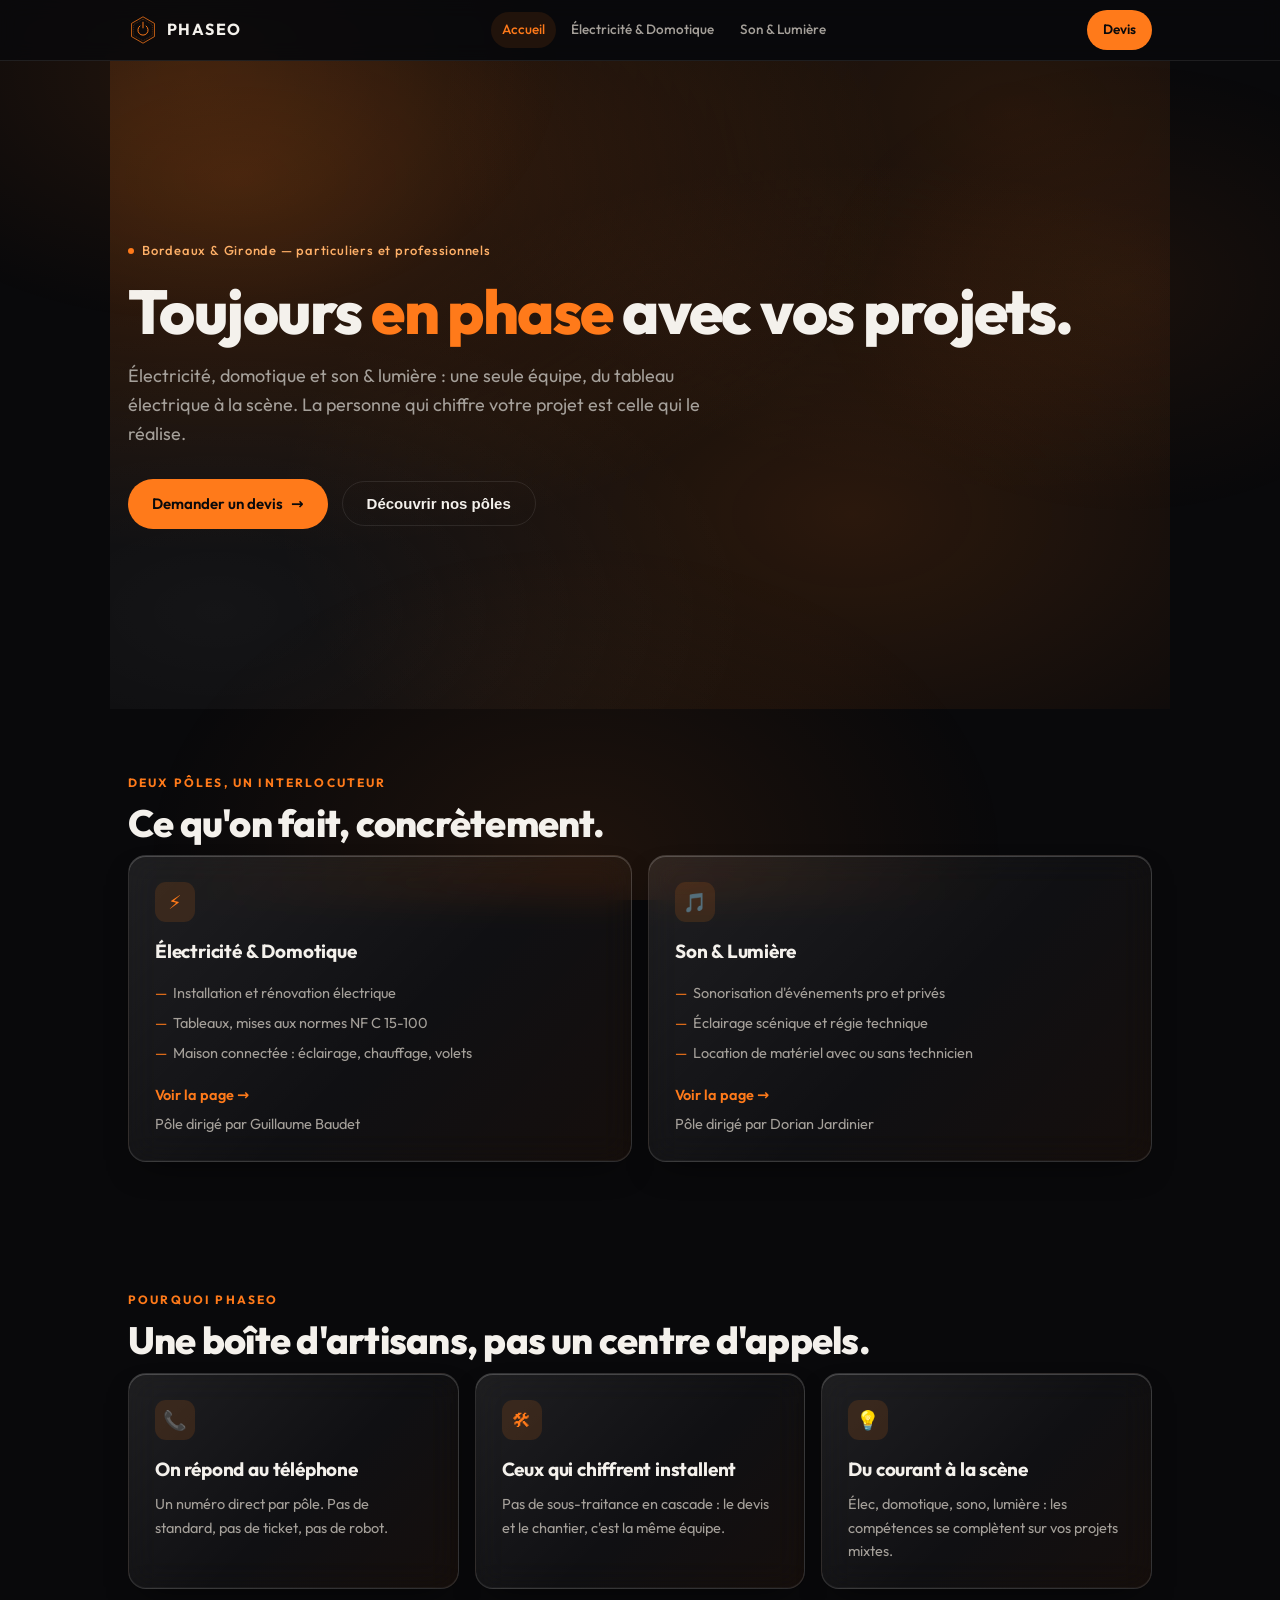
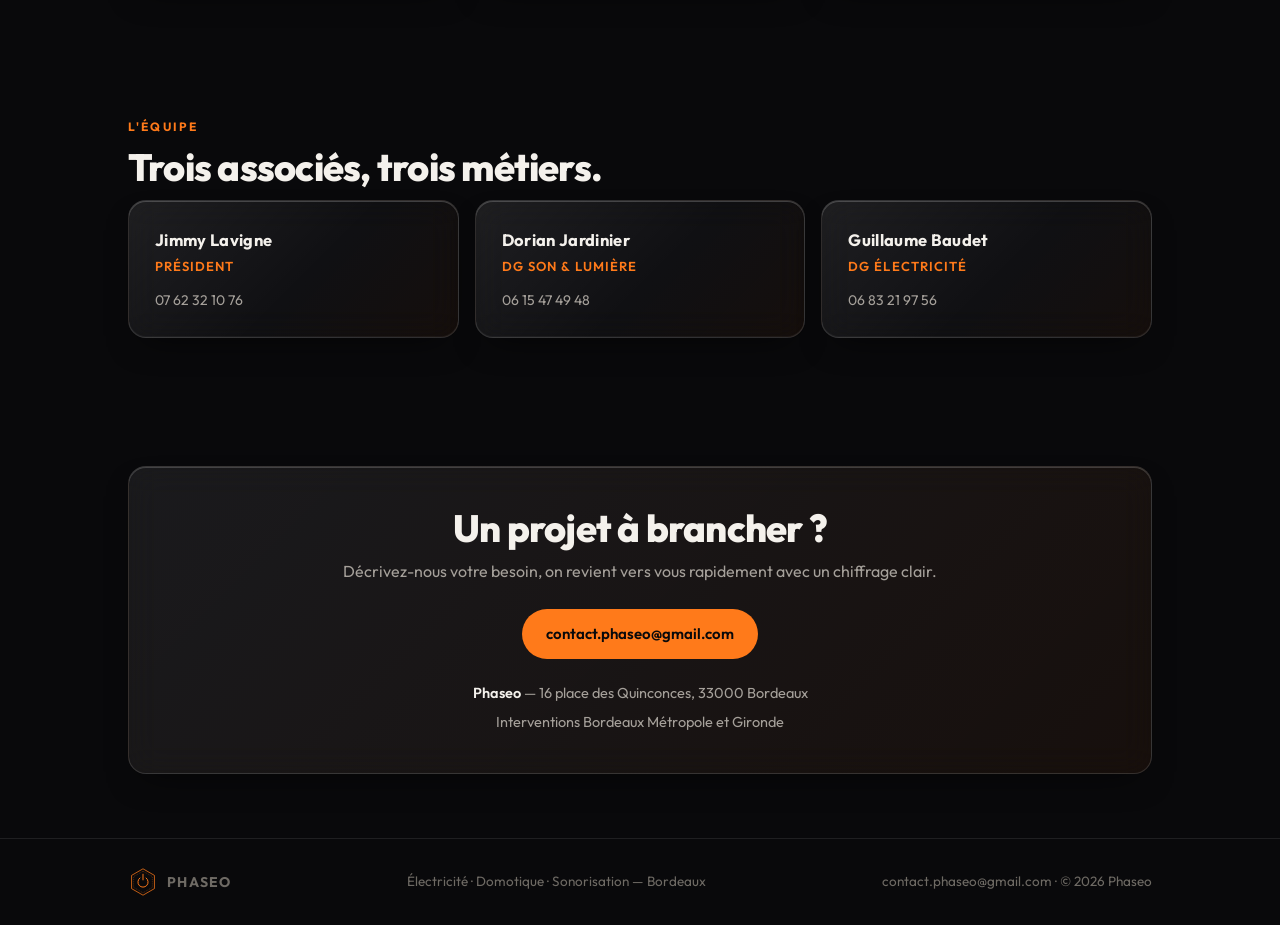
==== index.html @ f4899234 "Liquid glass sur tous les encadres + accroche arrondie Co-Authored-By: Claude Fable 5 <noreply@anthr" ====
<!DOCTYPE html>
<html lang="fr">
<head>
<meta charset="UTF-8">
<meta name="viewport" content="width=device-width, initial-scale=1.0">
<title>Phaseo — Électricité, Domotique, Son & Lumière à Bordeaux</title>
<style>
  @font-face { font-family:'Outfit'; font-style:normal; font-weight:400 900;
               src:url([data-uri]) format('woff2'); }
  :root {
    --bg:#09090B; --surface:rgba(255,255,255,0.03); --line:rgba(255,255,255,0.09);
    --orange:#FF7A1A; --orange-soft:#FFB068; --text:#F4F1EC; --muted:#A5A09A; --faint:#6E6A64;
  }
  :root[data-theme="light"], :root[data-theme="dark"] { color-scheme: dark; }
  * { margin:0; padding:0; box-sizing:border-box; }
  body { background:var(--bg); color:var(--text); font-family:'Outfit',system-ui,sans-serif; line-height:1.6; overflow-x:hidden; }
  body::before { content:""; position:fixed; inset:0; z-index:-1; pointer-events:none; background:
      radial-gradient(620px 420px at 15% 8%, rgba(255,122,26,0.10), transparent 60%),
      radial-gradient(520px 380px at 88% 32%, rgba(255,122,26,0.07), transparent 60%),
      radial-gradient(720px 520px at 45% 95%, rgba(255,122,26,0.09), transparent 60%); }
  a { color:inherit; text-decoration:none; }

  .mesh { background-image:
      radial-gradient(at 12% 18%, rgba(255,122,26,0.22) 0px, transparent 50%),
      radial-gradient(at 85% 8%, rgba(255,122,26,0.12) 0px, transparent 45%),
      radial-gradient(at 70% 70%, rgba(255,122,26,0.14) 0px, transparent 55%),
      radial-gradient(at 10% 85%, rgba(255,255,255,0.05) 0px, transparent 40%); }

  header { position:sticky; top:0; z-index:50; background:rgba(9,9,11,0.82);
           backdrop-filter:blur(10px); border-bottom:1px solid var(--line); }
  nav { max-width:1060px; margin:0 auto; padding:10px 18px;
        display:flex; align-items:center; justify-content:space-between; gap:10px; flex-wrap:wrap; }
  @media (max-width:680px) {
    nav { padding:10px 14px; row-gap:4px; }
    .navlinks { order:3; width:100%; justify-content:flex-start; margin-left:-11px; }
    .navlinks button { font-size:12.5px; padding:6px 10px; }
  }
  .brand { display:flex; align-items:center; gap:9px; font-weight:700; letter-spacing:0.09em; font-size:16px; cursor:pointer; }
  .logo-s { height:30px; }
  .navlinks { display:flex; gap:4px; flex-wrap:wrap; }
  .navlinks button { background:none; border:none; color:var(--muted); font:inherit; font-size:13.5px;
        font-weight:500; padding:7px 11px; border-radius:999px; cursor:pointer; transition:color .2s, background .2s; }
  .navlinks button:hover { color:var(--text); }
  .navlinks button.on { color:var(--orange); background:rgba(255,122,26,0.10); }
  .navlinks button:focus-visible { outline:2px solid var(--orange); outline-offset:2px; }

  .view { display:none; }
  .view.on { display:block; }
  main section { max-width:1060px; margin:0 auto; padding:64px 18px; }

  .hero { min-height:72vh; display:flex; flex-direction:column; justify-content:center; }
  .badge { display:inline-flex; align-items:center; gap:8px; color:var(--orange-soft);
           font-size:13px; font-weight:500; letter-spacing:0.06em; margin-bottom:18px; }
  .badge::before { content:""; width:6px; height:6px; border-radius:99px; background:var(--orange); }
  h1 { font-size:clamp(34px,7vw,62px); font-weight:800; letter-spacing:-0.025em;
       line-height:1.05; text-wrap:balance; margin-bottom:18px; }
  h1 em { font-style:normal; color:var(--orange); }
  .lede { color:var(--muted); font-size:clamp(15px,2.4vw,18px); max-width:52ch; margin-bottom:30px; }
  .cta-row { display:flex; gap:14px; flex-wrap:wrap; align-items:center; }
  .btn { display:inline-flex; align-items:center; gap:8px; background:var(--orange); color:#09090B;
         font-weight:600; font-size:15px; padding:13px 24px; border-radius:999px; transition:background .2s; }
  .btn:hover { background:var(--orange-soft); }
  .btn.ghost { background:transparent; color:var(--text); border:1px solid var(--line); }
  .btn.ghost:hover { border-color:var(--orange); color:var(--orange-soft); background:transparent; }

  h2 { font-size:clamp(24px,4.5vw,38px); font-weight:800; letter-spacing:-0.02em;
       line-height:1.15; margin-bottom:10px; text-wrap:balance; }
  .sub { color:var(--muted); max-width:60ch; margin-bottom:34px; }
  .kicker { color:var(--orange); font-size:12px; font-weight:700; letter-spacing:0.18em;
            text-transform:uppercase; margin-bottom:10px; }

  .grid2 { display:grid; grid-template-columns:repeat(auto-fit,minmax(270px,1fr)); gap:16px; }
  .grid3 { display:grid; grid-template-columns:repeat(auto-fit,minmax(230px,1fr)); gap:16px; }
  .card { border:1px solid rgba(255,255,255,0.13); border-radius:18px; padding:26px;
          background:linear-gradient(135deg, rgba(255,255,255,0.09), rgba(255,255,255,0.03) 55%, rgba(255,122,26,0.05));
          backdrop-filter:blur(16px) saturate(150%); -webkit-backdrop-filter:blur(16px) saturate(150%);
          box-shadow:inset 0 1px 0 rgba(255,255,255,0.20), inset 0 -1px 0 rgba(255,255,255,0.04),
                     0 14px 34px -16px rgba(0,0,0,0.7);
          transition:transform .3s, border-color .3s, box-shadow .3s; }
  .card:hover { transform:translateY(-3px); border-color:rgba(255,122,26,0.5);
          box-shadow:inset 0 1px 0 rgba(255,255,255,0.24), 0 18px 44px -16px rgba(255,122,26,0.28); }
  .card .ico { display:inline-flex; width:40px; height:40px; align-items:center; justify-content:center;
               border-radius:11px; background:rgba(255,122,26,0.13); color:var(--orange); font-size:19px; margin-bottom:14px; }
  .card h3 { font-size:19px; font-weight:700; letter-spacing:-0.01em; margin-bottom:8px; }
  .card p { color:var(--muted); font-size:14.5px; }
  .card.pole { cursor:pointer; }
  .card.pole ul { list-style:none; margin:14px 0 18px; display:flex; flex-direction:column; gap:7px; }
  .card.pole li { color:var(--muted); font-size:14.5px; padding-left:18px; position:relative; }
  .card.pole li::before { content:"—"; color:var(--orange); position:absolute; left:0; }
  .card.pole .go { color:var(--orange); font-weight:600; font-size:14.5px; }
  .who { color:var(--faint); font-size:13px; margin-top:4px; }

  .accroche { margin:44px 0 0; padding:22px 26px; text-align:center; border-radius:18px;
              border:1px solid rgba(255,122,26,0.35);
              background:linear-gradient(135deg, rgba(255,122,26,0.13), rgba(255,255,255,0.04));
              backdrop-filter:blur(14px) saturate(150%); -webkit-backdrop-filter:blur(14px) saturate(150%);
              box-shadow:inset 0 1px 0 rgba(255,255,255,0.18), 0 12px 32px -14px rgba(255,122,26,0.35);
              font-size:clamp(18px,3.2vw,24px); font-weight:600; color:var(--orange-soft); letter-spacing:-0.01em; }

  .team { display:grid; grid-template-columns:repeat(auto-fit,minmax(220px,1fr)); gap:16px; }
  .team .card b { display:block; font-size:16.5px; letter-spacing:0.02em; }
  .team .card span { color:var(--orange); font-size:13px; font-weight:600; letter-spacing:0.08em; text-transform:uppercase; }
  .team .card a { display:block; color:var(--muted); font-size:14px; margin-top:10px; }
  .team .card a:hover { color:var(--text); }

  .contact-band { border:1px solid rgba(255,255,255,0.13); border-radius:18px; padding:40px 28px; text-align:center; position:relative; overflow:hidden;
          background:linear-gradient(135deg, rgba(255,255,255,0.07), rgba(255,122,26,0.06));
          backdrop-filter:blur(16px) saturate(150%); -webkit-backdrop-filter:blur(16px) saturate(150%);
          box-shadow:inset 0 1px 0 rgba(255,255,255,0.18), 0 14px 34px -16px rgba(0,0,0,0.7); }
  .contact-band h2 { margin-bottom:8px; }
  .contact-band p { color:var(--muted); margin-bottom:24px; }
  .contact-lines { display:flex; flex-direction:column; gap:6px; margin-top:22px; color:var(--muted); font-size:14.5px; }
  .contact-lines b { color:var(--text); font-weight:600; }

  footer { border-top:1px solid var(--line); }
  .foot { max-width:1060px; margin:0 auto; padding:28px 18px; display:flex; flex-wrap:wrap;
          gap:14px; align-items:center; justify-content:space-between; color:var(--faint); font-size:13.5px; }
  .foot .brand { font-size:14px; }
  @media (prefers-reduced-motion: reduce) { * { transition:none !important; } }
</style>
</head>
<body>

<header>
  <nav>
    <a class="brand" onclick="go('home')"><svg viewBox="-100 -100 200 200" class="logo-s" xmlns="http://www.w3.org/2000/svg" fill="none" aria-hidden="true">
  <polygon points="0.00,-88.00 -76.21,-44.00 -76.21,44.00 -0.00,88.00 76.21,44.00 76.21,-44.00" stroke="#FF7A1A" stroke-width="5" stroke-linejoin="round"/>
  <polygon points="0.00,-72.00 -62.35,-36.00 -62.35,36.00 -0.00,72.00 62.35,36.00 62.35,-36.00" stroke="#FF7A1A" stroke-width="1.8" stroke-linejoin="round" stroke-dasharray="7 5.5"/>
  <path d="M -20.93 -26.79 A 34.00 34.00 0 1 0 20.93 -26.79" stroke="#FF7A1A" stroke-width="6.5" stroke-linecap="round"/>
  <line x1="0" y1="-52" x2="0" y2="-14" stroke="#FF7A1A" stroke-width="6.5" stroke-linecap="round"/>
</svg><span>PHASEO</span></a>
    <div class="navlinks">
      <button id="nav-home" onclick="go('home')">Accueil</button>
      <button id="nav-elec" onclick="go('elec')">&Eacute;lectricit&eacute; &amp; Domotique</button>
      <button id="nav-sono" onclick="go('sono')">Son &amp; Lumi&egrave;re</button>
    </div>
    <a class="btn" style="padding:9px 16px;font-size:13.5px" href="mailto:contact.phaseo@gmail.com">Devis</a>
  </nav>
</header>

<main>
<!-- ================= ACCUEIL ================= -->
<div class="view" id="view-home">
  <section class="hero mesh">
    <span class="badge">Bordeaux &amp; Gironde &mdash; particuliers et professionnels</span>
    <h1>Toujours <em>en phase</em> avec vos projets.</h1>
    <p class="lede">&Eacute;lectricit&eacute;, domotique et son &amp; lumi&egrave;re : une seule &eacute;quipe,
    du tableau &eacute;lectrique &agrave; la sc&egrave;ne. La personne qui chiffre votre projet est celle
    qui le r&eacute;alise.</p>
    <div class="cta-row">
      <a class="btn" href="mailto:contact.phaseo@gmail.com">Demander un devis <span aria-hidden="true">&rarr;</span></a>
      <button class="btn ghost" onclick="go('elec')">D&eacute;couvrir nos p&ocirc;les</button>
    </div>
  </section>

  <section>
    <p class="kicker">Deux p&ocirc;les, un interlocuteur</p>
    <h2>Ce qu'on fait, concr&egrave;tement.</h2>
    <div class="grid2">
      <div class="card pole" onclick="go('elec')">
        <span class="ico">&#9889;</span>
        <h3>&Eacute;lectricit&eacute; &amp; Domotique</h3>
        <ul>
          <li>Installation et r&eacute;novation &eacute;lectrique</li>
          <li>Tableaux, mises aux normes NF C 15-100</li>
          <li>Maison connect&eacute;e : &eacute;clairage, chauffage, volets</li>
        </ul>
        <span class="go">Voir la page &rarr;</span>
        <p class="who">P&ocirc;le dirig&eacute; par Guillaume Baudet</p>
      </div>
      <div class="card pole" onclick="go('sono')">
        <span class="ico">&#127925;</span>
        <h3>Son &amp; Lumi&egrave;re</h3>
        <ul>
          <li>Sonorisation d'&eacute;v&eacute;nements pro et priv&eacute;s</li>
          <li>&Eacute;clairage sc&eacute;nique et r&eacute;gie technique</li>
          <li>Location de mat&eacute;riel avec ou sans technicien</li>
        </ul>
        <span class="go">Voir la page &rarr;</span>
        <p class="who">P&ocirc;le dirig&eacute; par Dorian Jardinier</p>
      </div>
    </div>
  </section>

  <section>
    <p class="kicker">Pourquoi Phaseo</p>
    <h2>Une bo&icirc;te d'artisans, pas un centre d'appels.</h2>
    <div class="grid3">
      <div class="card"><span class="ico">&#128222;</span><h3>On r&eacute;pond au t&eacute;l&eacute;phone</h3>
        <p>Un num&eacute;ro direct par p&ocirc;le. Pas de standard, pas de ticket, pas de robot.</p></div>
      <div class="card"><span class="ico">&#128736;</span><h3>Ceux qui chiffrent installent</h3>
        <p>Pas de sous-traitance en cascade : le devis et le chantier, c'est la m&ecirc;me &eacute;quipe.</p></div>
      <div class="card"><span class="ico">&#128161;</span><h3>Du courant &agrave; la sc&egrave;ne</h3>
        <p>&Eacute;lec, domotique, sono, lumi&egrave;re : les comp&eacute;tences se compl&egrave;tent sur vos projets mixtes.</p></div>
    </div>
  </section>

  <section>
    <p class="kicker">L'&eacute;quipe</p>
    <h2>Trois associ&eacute;s, trois m&eacute;tiers.</h2>
    <div class="team">
      <div class="card"><b>Jimmy Lavigne</b><span>Pr&eacute;sident</span>
        <a href="tel:+33762321076">07 62 32 10 76</a></div>
      <div class="card"><b>Dorian Jardinier</b><span>DG Son &amp; Lumi&egrave;re</span>
        <a href="tel:+33615474948">06 15 47 49 48</a></div>
      <div class="card"><b>Guillaume Baudet</b><span>DG &Eacute;lectricit&eacute;</span>
        <a href="tel:+33683219756">06 83 21 97 56</a></div>
    </div>
  </section>

  <section>
    <div class="contact-band mesh">
      <h2>Un projet &agrave; brancher ?</h2>
      <p>D&eacute;crivez-nous votre besoin, on revient vers vous rapidement avec un chiffrage clair.</p>
      <a class="btn" href="mailto:contact.phaseo@gmail.com">contact.phaseo@gmail.com</a>
      <div class="contact-lines">
        <span><b>Phaseo</b> &mdash; 16 place des Quinconces, 33000 Bordeaux</span>
        <span>Interventions Bordeaux M&eacute;tropole et Gironde</span>
      </div>
    </div>
  </section>
</div>

<!-- ================= ELEC / DOMOTIQUE ================= -->
<div class="view" id="view-elec">
  <section class="hero mesh" style="min-height:52vh">
    <span class="badge">P&ocirc;le &eacute;lectricit&eacute; &mdash; Guillaume Baudet</span>
    <h1>&Eacute;lectricit&eacute; <em>&amp; domotique</em></h1>
    <p class="lede">Installation, r&eacute;novation et maison connect&eacute;e, dans les r&egrave;gles de l'art
    et de la NF C 15-100. Du diagnostic au tableau final.</p>
    <div class="cta-row">
      <a class="btn" href="tel:+33683219756">Appeler Guillaume &mdash; 06 83 21 97 56</a>
      <a class="btn ghost" href="mailto:contact.phaseo@gmail.com">&Eacute;crire un mail</a>
    </div>
  </section>

  <section>
    <p class="kicker">Prestations</p>
    <h2>Du disjoncteur &agrave; la maison connect&eacute;e.</h2>
    <div class="grid2">
      <div class="card"><span class="ico">&#9889;</span><h3>Installation &amp; r&eacute;novation</h3>
        <p>Cr&eacute;ation compl&egrave;te ou reprise d'installation : circuits, prises, &eacute;clairages,
        en neuf comme en r&eacute;novation.</p></div>
      <div class="card"><span class="ico">&#128268;</span><h3>Tableaux &amp; mises aux normes</h3>
        <p>Remplacement de tableau, mise en conformit&eacute; NF C 15-100, protection diff&eacute;rentielle,
        s&eacute;curit&eacute; des personnes d'abord.</p></div>
      <div class="card"><span class="ico">&#127968;</span><h3>Domotique</h3>
        <p>&Eacute;clairage pilot&eacute;, chauffage intelligent, volets et acc&egrave;s connect&eacute;s :
        une maison qui ob&eacute;it au doigt et &agrave; la voix, sans usine &agrave; gaz.</p></div>
      <div class="card"><span class="ico">&#128295;</span><h3>D&eacute;pannage</h3>
        <p>Panne, court-circuit, disjoncteur qui saute : diagnostic honn&ecirc;te et r&eacute;paration
        durable, pas de rustine.</p></div>
    </div>
    <p class="accroche">&laquo; Toujours en phase avec vos projets. &raquo;</p>
  </section>

  <section>
    <div class="contact-band mesh">
      <h2>Parlez-nous de votre chantier.</h2>
      <p>Guillaume Baudet &mdash; DG &Eacute;lectricit&eacute;</p>
      <a class="btn" href="tel:+33683219756">06 83 21 97 56</a>
      <div class="contact-lines"><span>ou par mail : <b>contact.phaseo@gmail.com</b></span></div>
    </div>
  </section>
</div>

<!-- ================= SON & LUMIERE ================= -->
<div class="view" id="view-sono">
  <section class="hero mesh" style="min-height:52vh">
    <span class="badge">P&ocirc;le &eacute;v&eacute;nementiel &mdash; Dorian Jardinier</span>
    <h1>Son <em>&amp; lumi&egrave;re</em></h1>
    <p class="lede">Sonorisation, &eacute;clairage sc&eacute;nique et r&eacute;gie technique pour vos
    &eacute;v&eacute;nements : s&eacute;minaires, concerts, soir&eacute;es priv&eacute;es et lancements.</p>
    <div class="cta-row">
      <a class="btn" href="tel:+33615474948">Appeler Dorian &mdash; 06 15 47 49 48</a>
      <a class="btn ghost" href="mailto:contact.phaseo@gmail.com">&Eacute;crire un mail</a>
    </div>
  </section>

  <section>
    <p class="kicker">Prestations</p>
    <h2>Quatre m&eacute;tiers, une seule &eacute;quipe sur le terrain.</h2>
    <div class="grid2">
      <div class="card"><span class="ico">&#127911;</span><h3>Sonorisation</h3>
        <p>Diffusion adapt&eacute;e &agrave; la jauge et &agrave; l'acoustique du lieu, micros HF,
        retours sc&egrave;ne, calage en amont.</p></div>
      <div class="card"><span class="ico">&#10024;</span><h3>&Eacute;clairage sc&eacute;nique</h3>
        <p>Lumi&egrave;re de conduite pour concerts, showcases et soir&eacute;es : programmation
        sur mesure, pas de pr&eacute;r&eacute;glage g&eacute;n&eacute;rique.</p></div>
      <div class="card"><span class="ico">&#127899;</span><h3>R&eacute;gie technique</h3>
        <p>Un r&eacute;gisseur d&eacute;di&eacute; du montage au d&eacute;montage, en lien direct avec
        votre &eacute;quipe et les autres prestataires.</p></div>
      <div class="card"><span class="ico">&#128230;</span><h3>Location de mat&eacute;riel</h3>
        <p>Enceintes, consoles, projecteurs et pieds, avec ou sans technicien, livraison en Gironde.</p></div>
    </div>
    <p class="accroche">&laquo; Le courant passe, le son suit, la lumi&egrave;re brille. &raquo;</p>
  </section>

  <section>
    <div class="contact-band mesh">
      <h2>Un &eacute;v&eacute;nement &agrave; sonoriser ?</h2>
      <p>Dorian Jardinier &mdash; DG Son &amp; Lumi&egrave;re</p>
      <a class="btn" href="tel:+33615474948">06 15 47 49 48</a>
      <div class="contact-lines"><span>ou par mail : <b>contact.phaseo@gmail.com</b></span></div>
    </div>
  </section>
</div>
</main>

<footer>
  <div class="foot">
    <span class="brand"><svg viewBox="-100 -100 200 200" class="logo-s" xmlns="http://www.w3.org/2000/svg" fill="none" aria-hidden="true">
  <polygon points="0.00,-88.00 -76.21,-44.00 -76.21,44.00 -0.00,88.00 76.21,44.00 76.21,-44.00" stroke="#FF7A1A" stroke-width="5" stroke-linejoin="round"/>
  <polygon points="0.00,-72.00 -62.35,-36.00 -62.35,36.00 -0.00,72.00 62.35,36.00 62.35,-36.00" stroke="#FF7A1A" stroke-width="1.8" stroke-linejoin="round" stroke-dasharray="7 5.5"/>
  <path d="M -20.93 -26.79 A 34.00 34.00 0 1 0 20.93 -26.79" stroke="#FF7A1A" stroke-width="6.5" stroke-linecap="round"/>
  <line x1="0" y1="-52" x2="0" y2="-14" stroke="#FF7A1A" stroke-width="6.5" stroke-linecap="round"/>
</svg><span>PHASEO</span></span>
    <span>&Eacute;lectricit&eacute; &middot; Domotique &middot; Sonorisation &mdash; Bordeaux</span>
    <span>contact.phaseo@gmail.com &middot; &copy; 2026 Phaseo</span>
  </div>
</footer>

<script>
function go(v) {
  document.querySelectorAll('.view').forEach(function(e){ e.classList.remove('on'); });
  document.querySelectorAll('.navlinks button').forEach(function(e){ e.classList.remove('on'); });
  document.getElementById('view-' + v).classList.add('on');
  document.getElementById('nav-' + v).classList.add('on');
  window.scrollTo({top:0, behavior:'instant'});
  try { history.replaceState(null, '', '#' + v); } catch(e) {}
}
var h = (location.hash || '#home').slice(1);
go(['home','elec','sono'].indexOf(h) >= 0 ? h : 'home');
</script>

</body>
</html>
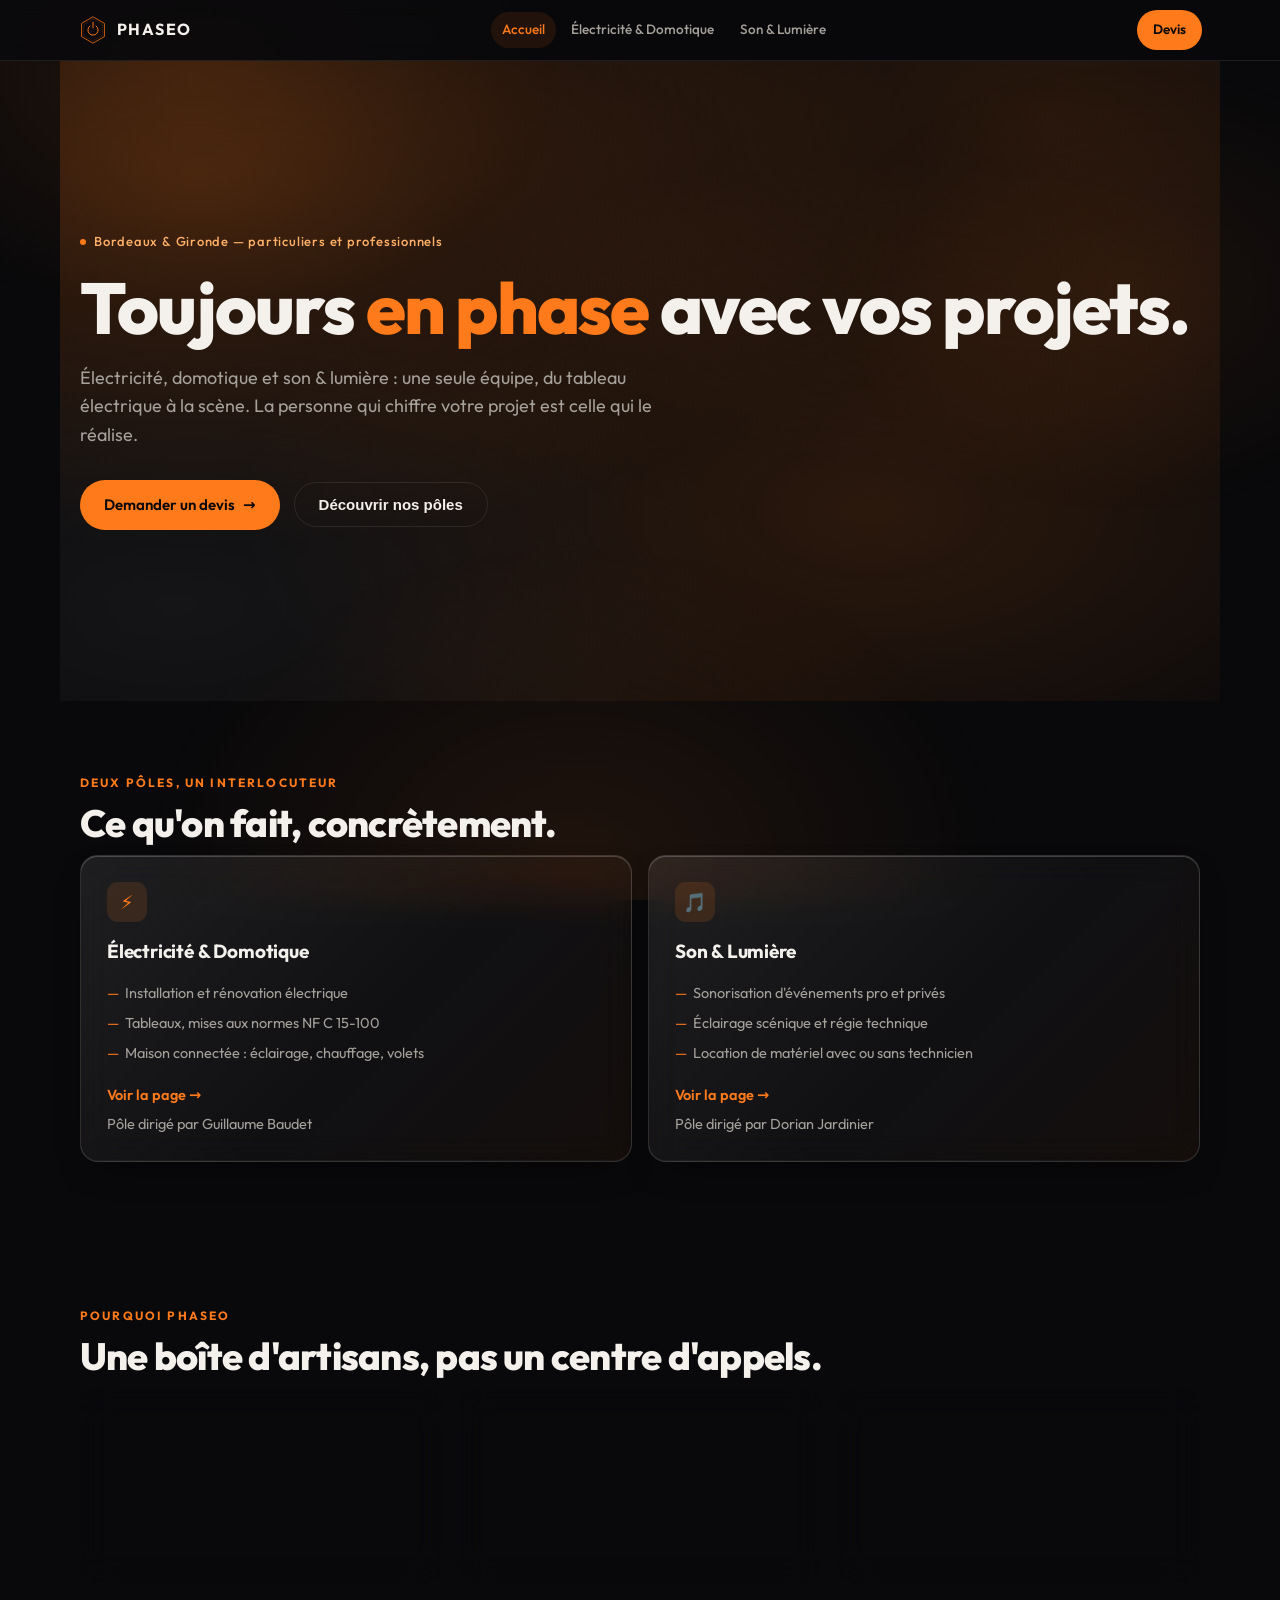
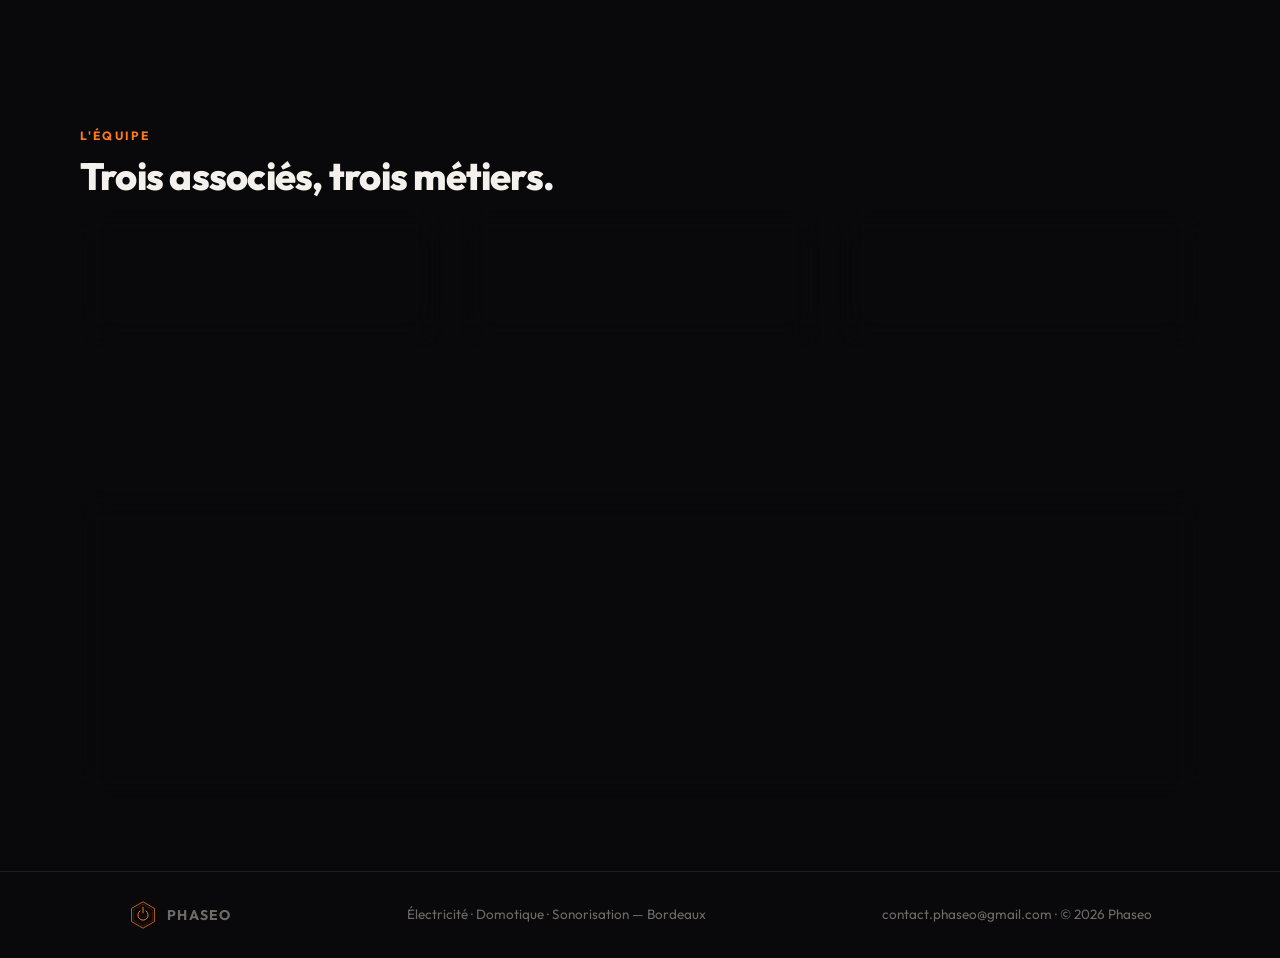
==== commit 4b1bc14d: "Responsive : hauteurs de hero plafonnees, tailles par appareil, paddings mobiles Co-Authored-By: Cla" ====
--- a/index.html
+++ b/index.html
@@ -28,7 +28,7 @@
 
   header { position:sticky; top:0; z-index:50; background:rgba(9,9,11,0.82);
            backdrop-filter:blur(10px); border-bottom:1px solid var(--line); }
-  nav { max-width:1060px; margin:0 auto; padding:10px 18px;
+  nav { max-width:1160px; margin:0 auto; padding:10px 18px;
         display:flex; align-items:center; justify-content:space-between; gap:10px; flex-wrap:wrap; }
   @media (max-width:680px) {
     nav { padding:10px 14px; row-gap:4px; }
@@ -46,13 +46,15 @@
 
   .view { display:none; }
   .view.on { display:block; }
-  main section { max-width:1060px; margin:0 auto; padding:64px 18px; }
-
-  .hero { min-height:72vh; display:flex; flex-direction:column; justify-content:center; }
+  main section { max-width:1160px; margin:0 auto; padding:72px 20px; }
+  @media (max-width:680px) { main section { padding:48px 16px; } }
+
+  .hero { min-height:min(72vh, 640px); display:flex; flex-direction:column; justify-content:center; }
+  @media (max-width:680px) { .hero { min-height:min(78vh, 560px); } }
   .badge { display:inline-flex; align-items:center; gap:8px; color:var(--orange-soft);
            font-size:13px; font-weight:500; letter-spacing:0.06em; margin-bottom:18px; }
   .badge::before { content:""; width:6px; height:6px; border-radius:99px; background:var(--orange); }
-  h1 { font-size:clamp(34px,7vw,62px); font-weight:800; letter-spacing:-0.025em;
+  h1 { font-size:clamp(34px,6vw,72px); font-weight:800; letter-spacing:-0.025em;
        line-height:1.05; text-wrap:balance; margin-bottom:18px; }
   h1 em { font-style:normal; color:var(--orange); }
   .lede { color:var(--muted); font-size:clamp(15px,2.4vw,18px); max-width:52ch; margin-bottom:30px; }
@@ -71,6 +73,7 @@
 
   .grid2 { display:grid; grid-template-columns:repeat(auto-fit,minmax(270px,1fr)); gap:16px; }
   .grid3 { display:grid; grid-template-columns:repeat(auto-fit,minmax(230px,1fr)); gap:16px; }
+  @media (max-width:680px) { .card { padding:20px; } .contact-band { padding:32px 20px; } }
   .card { border:1px solid rgba(255,255,255,0.13); border-radius:18px; padding:26px;
           background:linear-gradient(135deg, rgba(255,255,255,0.09), rgba(255,255,255,0.03) 55%, rgba(255,122,26,0.05));
           backdrop-filter:blur(16px) saturate(150%); -webkit-backdrop-filter:blur(16px) saturate(150%);
@@ -223,7 +226,7 @@
 
 <!-- ================= ELEC / DOMOTIQUE ================= -->
 <div class="view" id="view-elec">
-  <section class="hero mesh" style="min-height:52vh">
+  <section class="hero mesh" style="min-height:min(52vh, 460px)">
     <span class="badge">P&ocirc;le &eacute;lectricit&eacute; &mdash; Guillaume Baudet</span>
     <h1>&Eacute;lectricit&eacute; <em>&amp; domotique</em></h1>
     <p class="lede">Installation, r&eacute;novation et maison connect&eacute;e, dans les r&egrave;gles de l'art
@@ -266,7 +269,7 @@
 
 <!-- ================= SON & LUMIERE ================= -->
 <div class="view" id="view-sono">
-  <section class="hero mesh" style="min-height:52vh">
+  <section class="hero mesh" style="min-height:min(52vh, 460px)">
     <span class="badge">P&ocirc;le &eacute;v&eacute;nementiel &mdash; Dorian Jardinier</span>
     <h1>Son <em>&amp; lumi&egrave;re</em></h1>
     <p class="lede">Sonorisation, &eacute;clairage sc&eacute;nique et r&eacute;gie technique pour vos
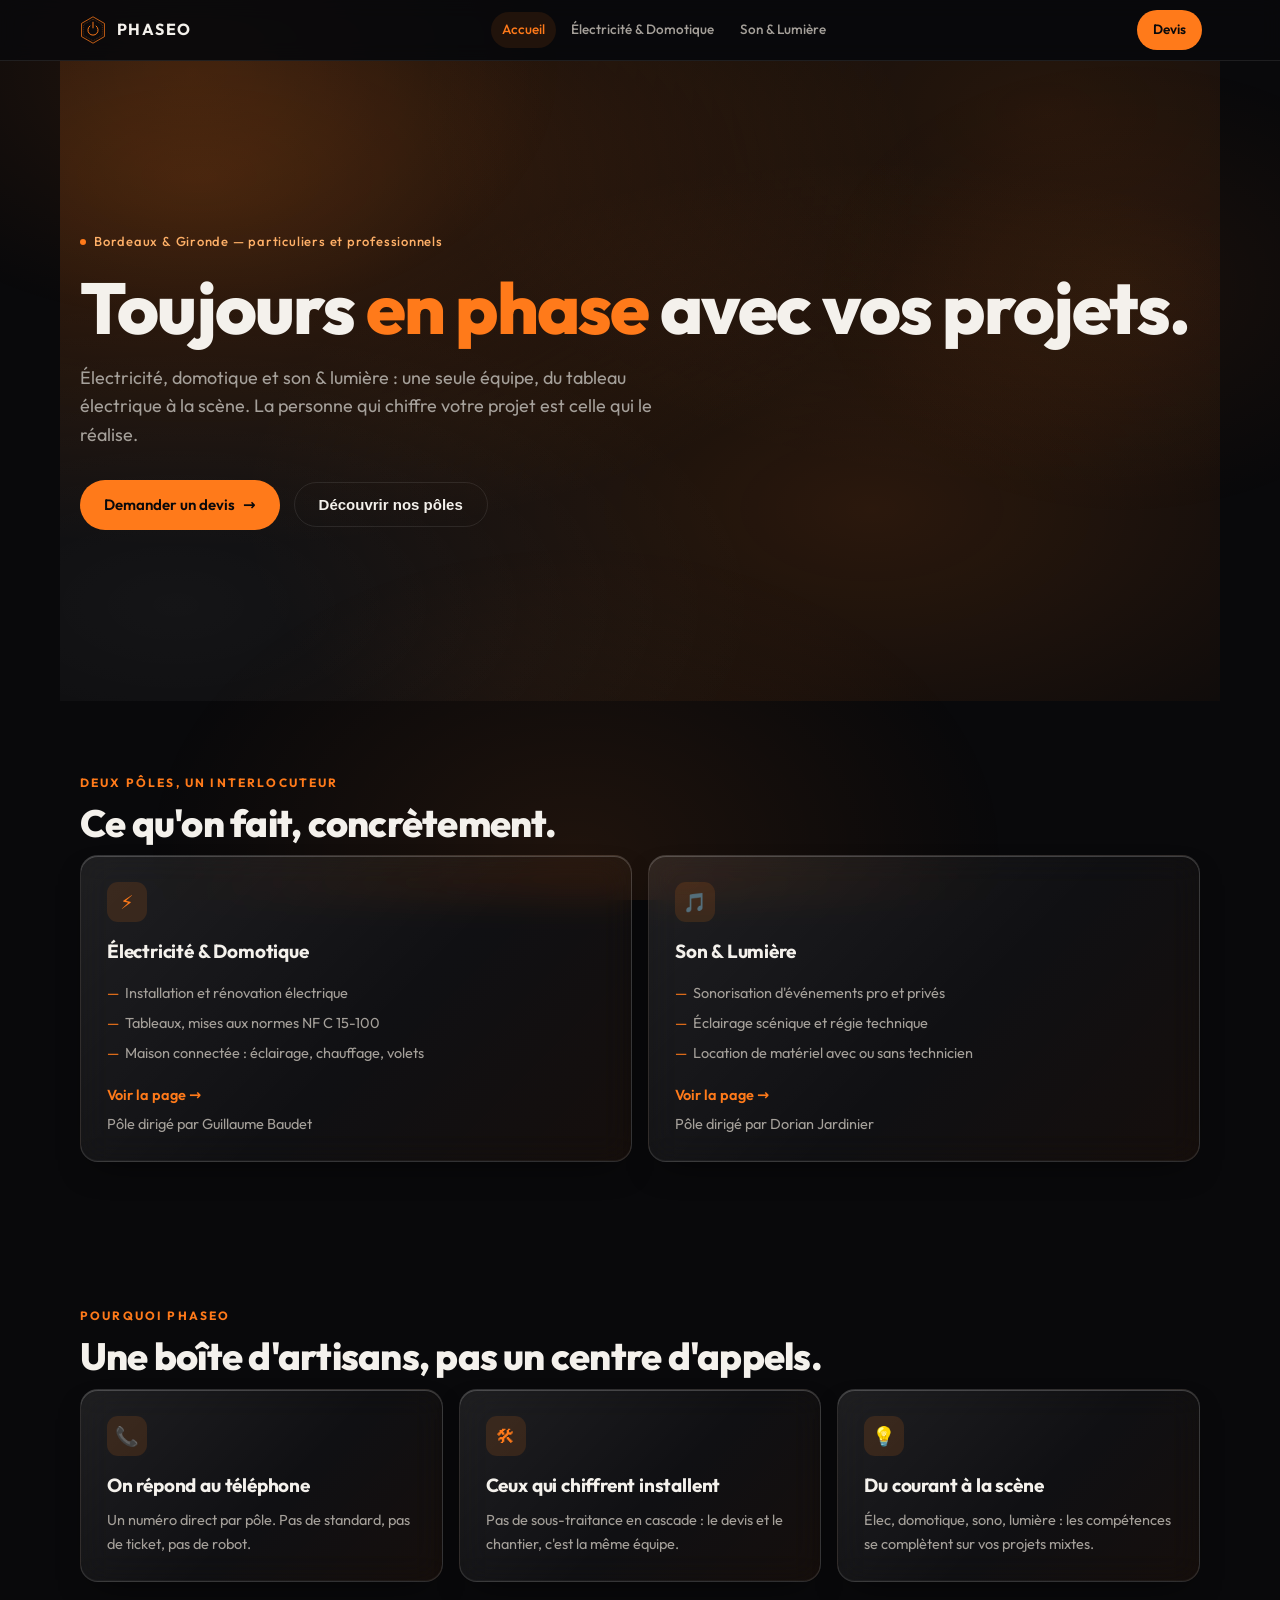
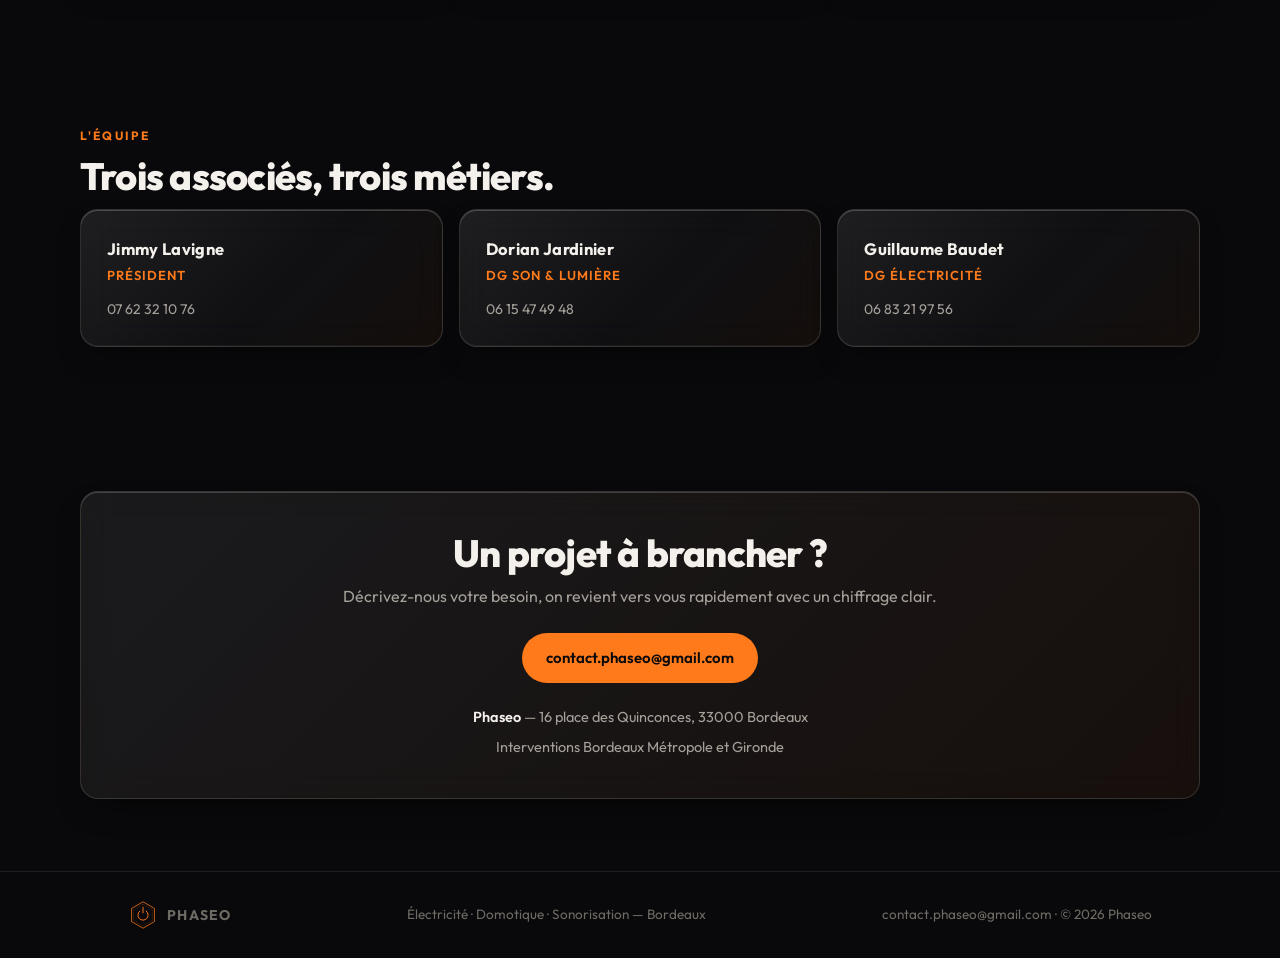
==== commit 1914f5cc: "4 paliers d ecran : telephone, tablette, ordinateur, TV (zoom global >=1920px) Co-Authored-By: Claud" ====
--- a/index.html
+++ b/index.html
@@ -48,6 +48,14 @@
   .view.on { display:block; }
   main section { max-width:1160px; margin:0 auto; padding:72px 20px; }
   @media (max-width:680px) { main section { padding:48px 16px; } }
+  @media (min-width:681px) and (max-width:1024px) { main section { padding:60px 24px; } }
+
+  /* Tres petits telephones */
+  @media (max-width:360px) { h1 { font-size:30px; } .btn { padding:12px 18px; font-size:14px; } }
+  /* TV / tres grands ecrans : mise a l'echelle globale */
+  @media (min-width:1920px) { body { zoom:1.25; } }
+  @media (min-width:2560px) { body { zoom:1.6; } }
+  @media (min-width:3400px) { body { zoom:2.1; } }
 
   .hero { min-height:min(72vh, 640px); display:flex; flex-direction:column; justify-content:center; }
   @media (max-width:680px) { .hero { min-height:min(78vh, 560px); } }
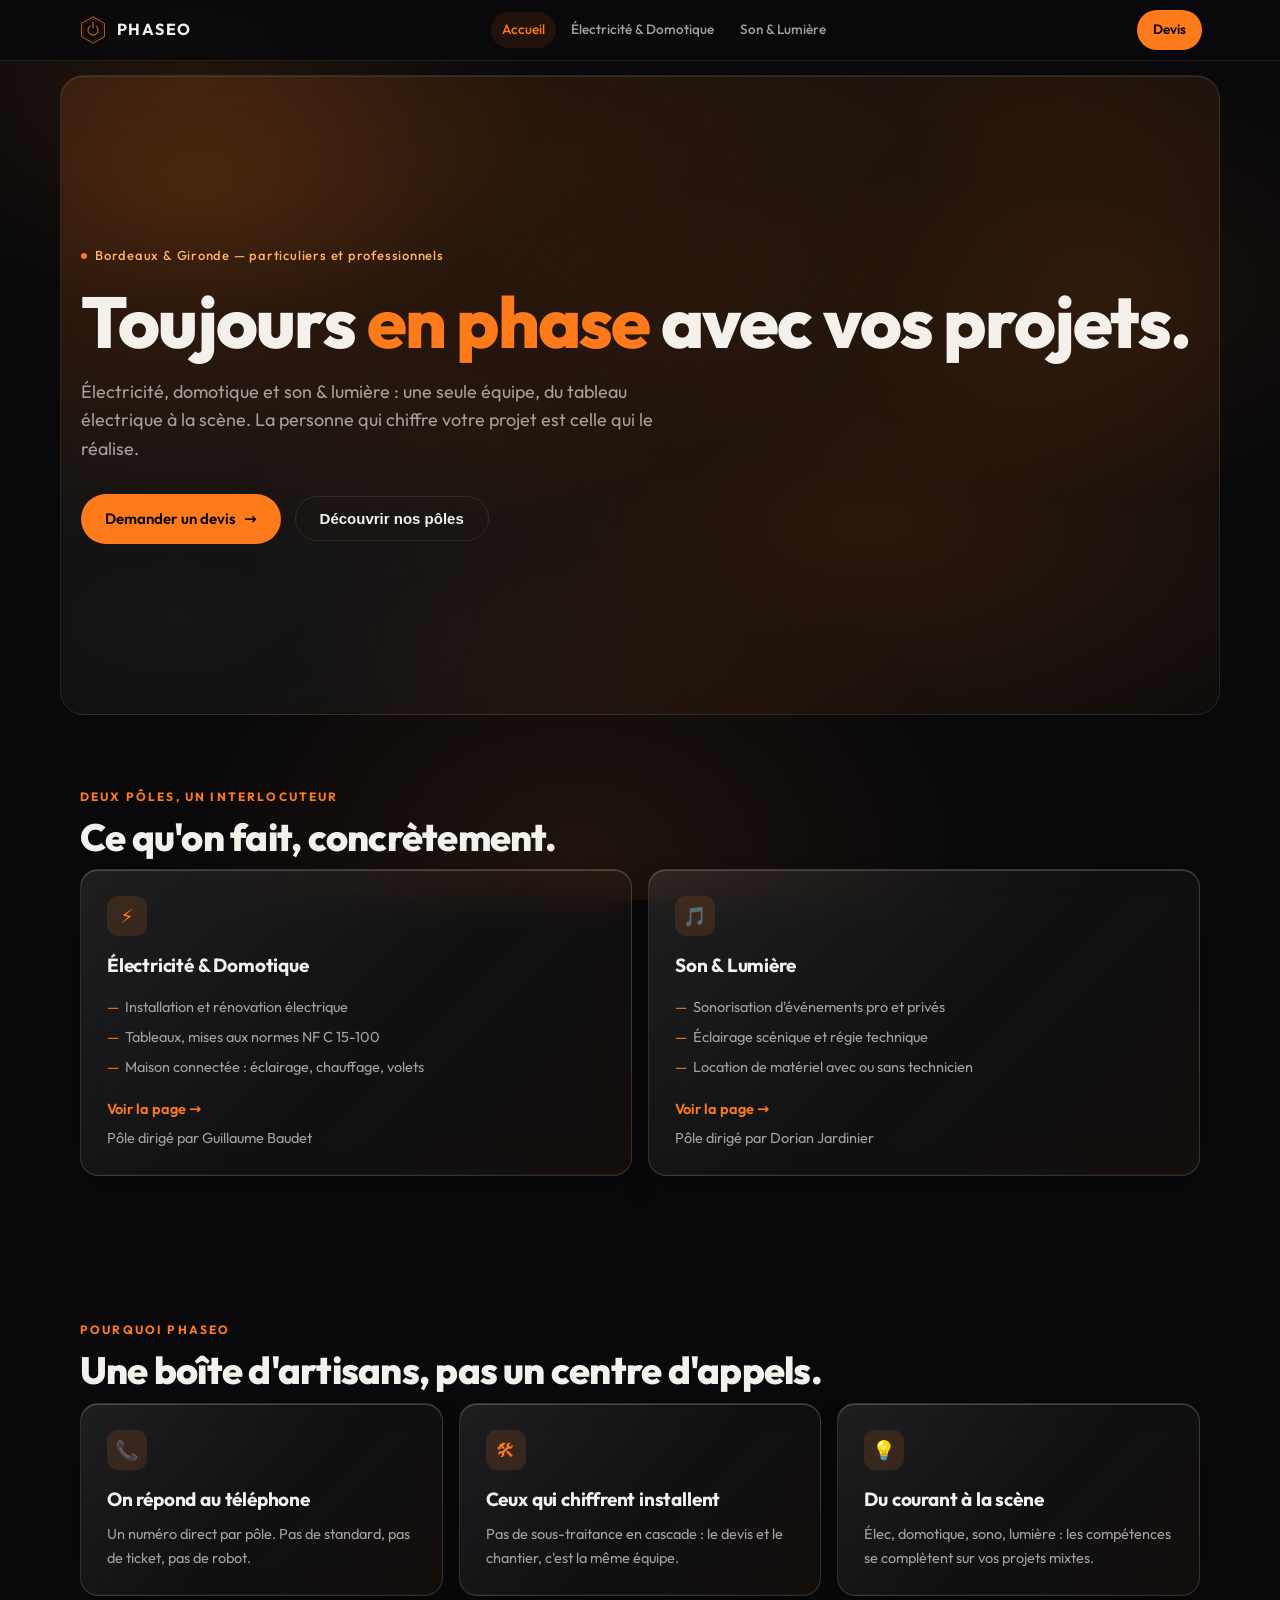
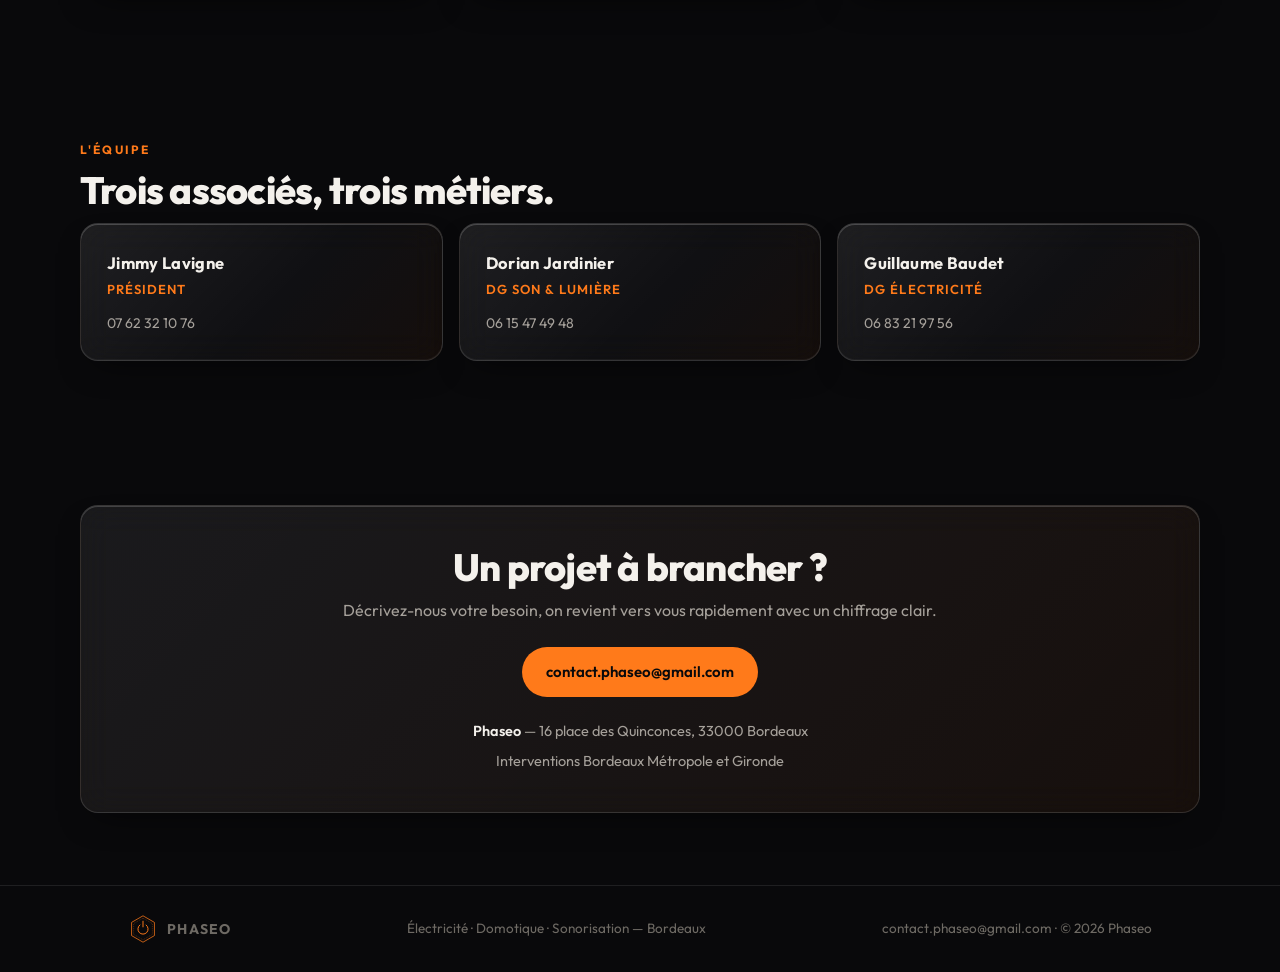
==== commit 8ffcbaad: "Hero arrondi (24px) + bordure verre, raccord avec les cartes Co-Authored-By: Claude Fable 5 <noreply" ====
--- a/index.html
+++ b/index.html
@@ -57,8 +57,11 @@
   @media (min-width:2560px) { body { zoom:1.6; } }
   @media (min-width:3400px) { body { zoom:2.1; } }
 
-  .hero { min-height:min(72vh, 640px); display:flex; flex-direction:column; justify-content:center; }
-  @media (max-width:680px) { .hero { min-height:min(78vh, 560px); } }
+  .hero { min-height:min(72vh, 640px); display:flex; flex-direction:column; justify-content:center;
+          width:calc(100% - 32px); margin:14px auto 0; border-radius:24px; overflow:hidden;
+          border:1px solid rgba(255,255,255,0.08);
+          box-shadow:inset 0 1px 0 rgba(255,255,255,0.10); }
+  @media (max-width:680px) { .hero { min-height:min(78vh, 560px); width:calc(100% - 20px); margin-top:10px; } }
   .badge { display:inline-flex; align-items:center; gap:8px; color:var(--orange-soft);
            font-size:13px; font-weight:500; letter-spacing:0.06em; margin-bottom:18px; }
   .badge::before { content:""; width:6px; height:6px; border-radius:99px; background:var(--orange); }
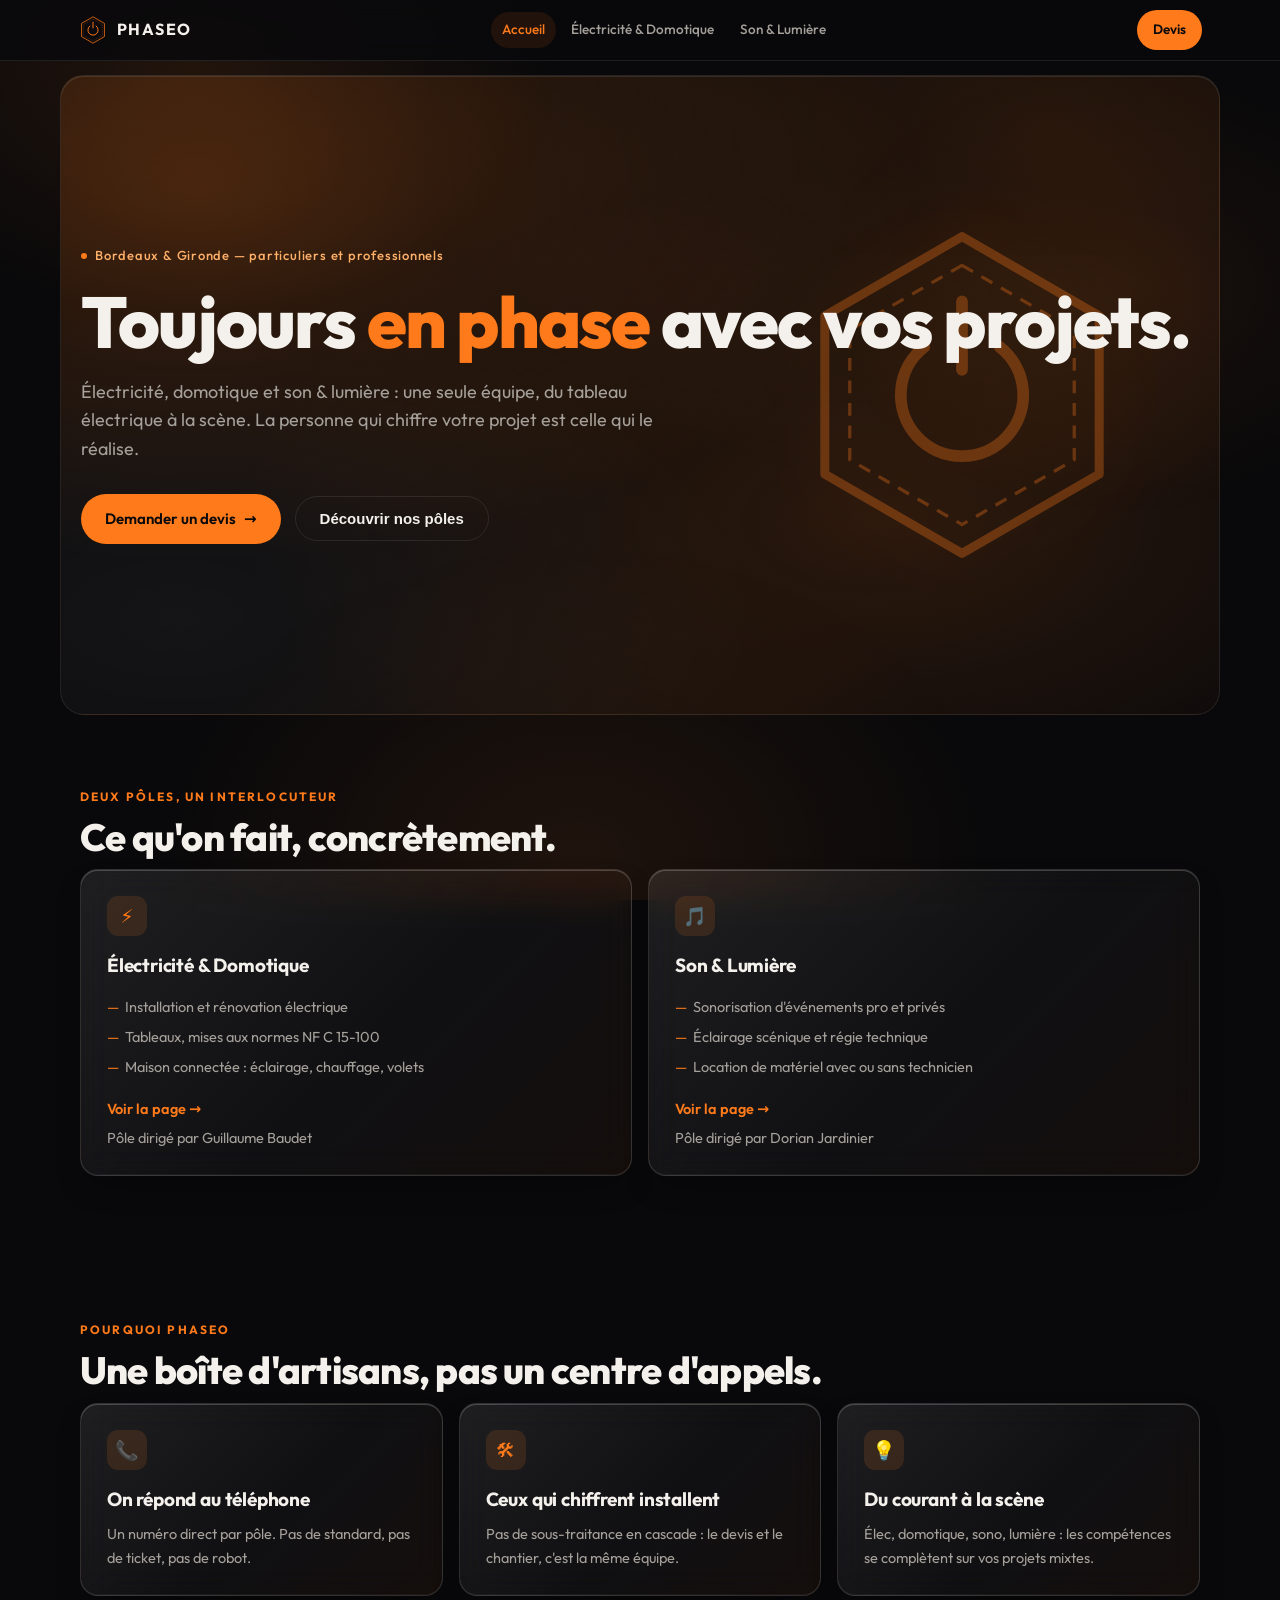
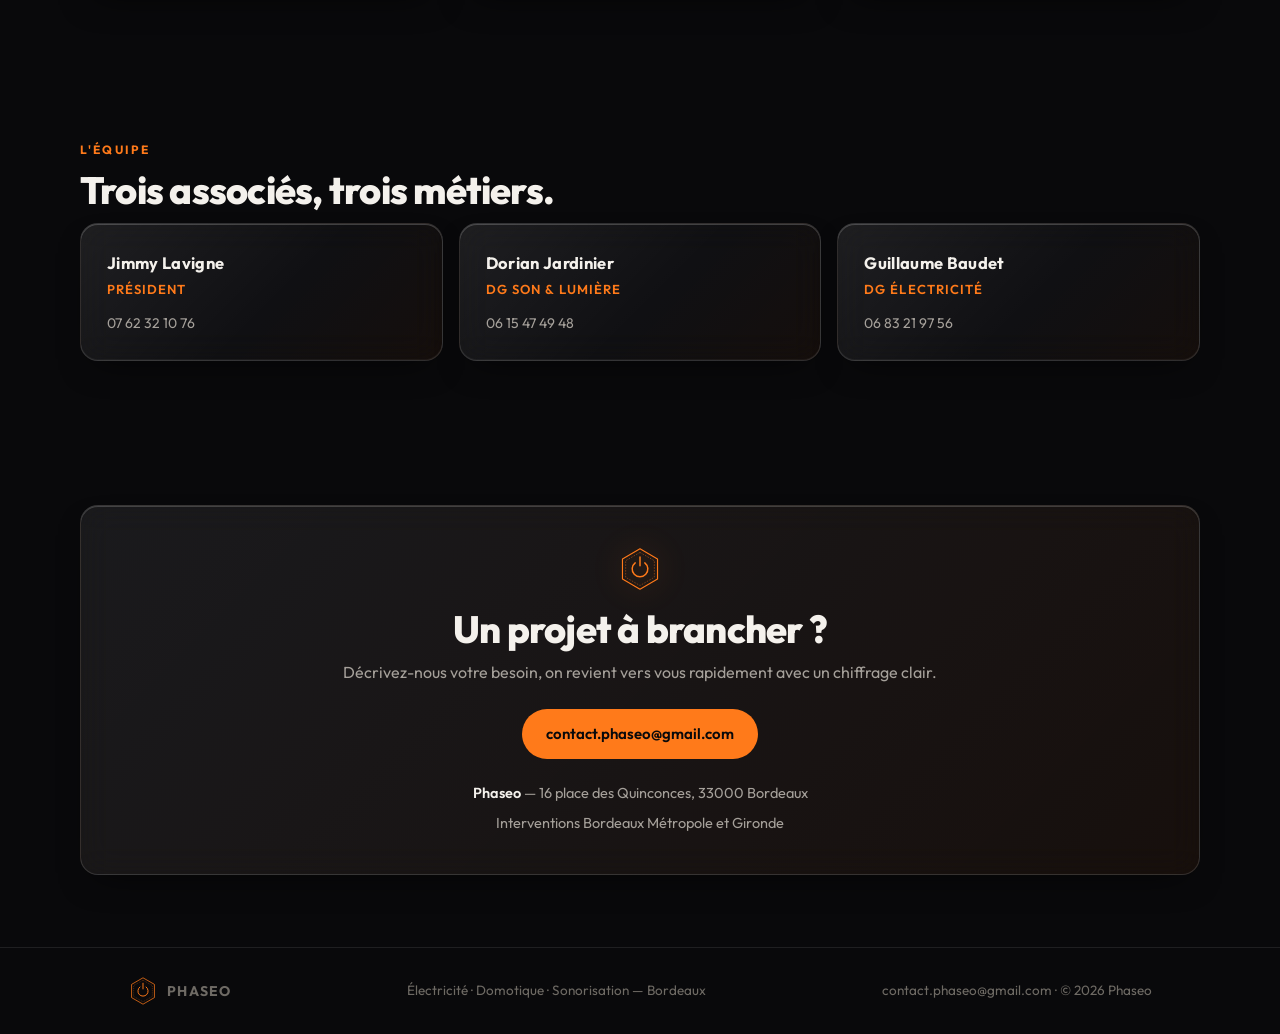
==== commit 04905dc9: "Logo en filigrane dans les heros + au-dessus des bandeaux contact (4 apparitions/page) Co-Authored-B" ====
--- a/index.html
+++ b/index.html
@@ -62,6 +62,14 @@
           border:1px solid rgba(255,255,255,0.08);
           box-shadow:inset 0 1px 0 rgba(255,255,255,0.10); }
   @media (max-width:680px) { .hero { min-height:min(78vh, 560px); width:calc(100% - 20px); margin-top:10px; } }
+  .hero { position:relative; }
+  .hero > * { position:relative; z-index:1; }
+  .logo-hero { position:absolute; z-index:0 !important; right:clamp(12px,6vw,90px); top:50%;
+               transform:translateY(-50%); height:min(44vh,360px); opacity:0.32; pointer-events:none;
+               filter:drop-shadow(0 0 34px rgba(255,122,26,0.45)); }
+  @media (max-width:680px) { .logo-hero { height:130px; top:24px; right:14px; transform:none; opacity:0.25; } }
+  .logo-band { height:46px; display:block; margin:0 auto 16px;
+               filter:drop-shadow(0 0 16px rgba(255,122,26,0.45)); }
   .badge { display:inline-flex; align-items:center; gap:8px; color:var(--orange-soft);
            font-size:13px; font-weight:500; letter-spacing:0.06em; margin-bottom:18px; }
   .badge::before { content:""; width:6px; height:6px; border-radius:99px; background:var(--orange); }
@@ -156,6 +164,12 @@
 <!-- ================= ACCUEIL ================= -->
 <div class="view" id="view-home">
   <section class="hero mesh">
+    <svg viewBox="-100 -100 200 200" class="logo-hero" xmlns="http://www.w3.org/2000/svg" fill="none" aria-hidden="true">
+  <polygon points="0.00,-88.00 -76.21,-44.00 -76.21,44.00 -0.00,88.00 76.21,44.00 76.21,-44.00" stroke="#FF7A1A" stroke-width="5" stroke-linejoin="round"/>
+  <polygon points="0.00,-72.00 -62.35,-36.00 -62.35,36.00 -0.00,72.00 62.35,36.00 62.35,-36.00" stroke="#FF7A1A" stroke-width="1.8" stroke-linejoin="round" stroke-dasharray="7 5.5"/>
+  <path d="M -20.93 -26.79 A 34.00 34.00 0 1 0 20.93 -26.79" stroke="#FF7A1A" stroke-width="6.5" stroke-linecap="round"/>
+  <line x1="0" y1="-52" x2="0" y2="-14" stroke="#FF7A1A" stroke-width="6.5" stroke-linecap="round"/>
+</svg>
     <span class="badge">Bordeaux &amp; Gironde &mdash; particuliers et professionnels</span>
     <h1>Toujours <em>en phase</em> avec vos projets.</h1>
     <p class="lede">&Eacute;lectricit&eacute;, domotique et son &amp; lumi&egrave;re : une seule &eacute;quipe,
@@ -224,6 +238,12 @@
 
   <section>
     <div class="contact-band mesh">
+      <svg viewBox="-100 -100 200 200" class="logo-band" xmlns="http://www.w3.org/2000/svg" fill="none" aria-hidden="true">
+  <polygon points="0.00,-88.00 -76.21,-44.00 -76.21,44.00 -0.00,88.00 76.21,44.00 76.21,-44.00" stroke="#FF7A1A" stroke-width="5" stroke-linejoin="round"/>
+  <polygon points="0.00,-72.00 -62.35,-36.00 -62.35,36.00 -0.00,72.00 62.35,36.00 62.35,-36.00" stroke="#FF7A1A" stroke-width="1.8" stroke-linejoin="round" stroke-dasharray="7 5.5"/>
+  <path d="M -20.93 -26.79 A 34.00 34.00 0 1 0 20.93 -26.79" stroke="#FF7A1A" stroke-width="6.5" stroke-linecap="round"/>
+  <line x1="0" y1="-52" x2="0" y2="-14" stroke="#FF7A1A" stroke-width="6.5" stroke-linecap="round"/>
+</svg>
       <h2>Un projet &agrave; brancher ?</h2>
       <p>D&eacute;crivez-nous votre besoin, on revient vers vous rapidement avec un chiffrage clair.</p>
       <a class="btn" href="mailto:contact.phaseo@gmail.com">contact.phaseo@gmail.com</a>
@@ -238,6 +258,12 @@
 <!-- ================= ELEC / DOMOTIQUE ================= -->
 <div class="view" id="view-elec">
   <section class="hero mesh" style="min-height:min(52vh, 460px)">
+    <svg viewBox="-100 -100 200 200" class="logo-hero" xmlns="http://www.w3.org/2000/svg" fill="none" aria-hidden="true">
+  <polygon points="0.00,-88.00 -76.21,-44.00 -76.21,44.00 -0.00,88.00 76.21,44.00 76.21,-44.00" stroke="#FF7A1A" stroke-width="5" stroke-linejoin="round"/>
+  <polygon points="0.00,-72.00 -62.35,-36.00 -62.35,36.00 -0.00,72.00 62.35,36.00 62.35,-36.00" stroke="#FF7A1A" stroke-width="1.8" stroke-linejoin="round" stroke-dasharray="7 5.5"/>
+  <path d="M -20.93 -26.79 A 34.00 34.00 0 1 0 20.93 -26.79" stroke="#FF7A1A" stroke-width="6.5" stroke-linecap="round"/>
+  <line x1="0" y1="-52" x2="0" y2="-14" stroke="#FF7A1A" stroke-width="6.5" stroke-linecap="round"/>
+</svg>
     <span class="badge">P&ocirc;le &eacute;lectricit&eacute; &mdash; Guillaume Baudet</span>
     <h1>&Eacute;lectricit&eacute; <em>&amp; domotique</em></h1>
     <p class="lede">Installation, r&eacute;novation et maison connect&eacute;e, dans les r&egrave;gles de l'art
@@ -270,6 +296,12 @@
 
   <section>
     <div class="contact-band mesh">
+      <svg viewBox="-100 -100 200 200" class="logo-band" xmlns="http://www.w3.org/2000/svg" fill="none" aria-hidden="true">
+  <polygon points="0.00,-88.00 -76.21,-44.00 -76.21,44.00 -0.00,88.00 76.21,44.00 76.21,-44.00" stroke="#FF7A1A" stroke-width="5" stroke-linejoin="round"/>
+  <polygon points="0.00,-72.00 -62.35,-36.00 -62.35,36.00 -0.00,72.00 62.35,36.00 62.35,-36.00" stroke="#FF7A1A" stroke-width="1.8" stroke-linejoin="round" stroke-dasharray="7 5.5"/>
+  <path d="M -20.93 -26.79 A 34.00 34.00 0 1 0 20.93 -26.79" stroke="#FF7A1A" stroke-width="6.5" stroke-linecap="round"/>
+  <line x1="0" y1="-52" x2="0" y2="-14" stroke="#FF7A1A" stroke-width="6.5" stroke-linecap="round"/>
+</svg>
       <h2>Parlez-nous de votre chantier.</h2>
       <p>Guillaume Baudet &mdash; DG &Eacute;lectricit&eacute;</p>
       <a class="btn" href="tel:+33683219756">06 83 21 97 56</a>
@@ -281,6 +313,12 @@
 <!-- ================= SON & LUMIERE ================= -->
 <div class="view" id="view-sono">
   <section class="hero mesh" style="min-height:min(52vh, 460px)">
+    <svg viewBox="-100 -100 200 200" class="logo-hero" xmlns="http://www.w3.org/2000/svg" fill="none" aria-hidden="true">
+  <polygon points="0.00,-88.00 -76.21,-44.00 -76.21,44.00 -0.00,88.00 76.21,44.00 76.21,-44.00" stroke="#FF7A1A" stroke-width="5" stroke-linejoin="round"/>
+  <polygon points="0.00,-72.00 -62.35,-36.00 -62.35,36.00 -0.00,72.00 62.35,36.00 62.35,-36.00" stroke="#FF7A1A" stroke-width="1.8" stroke-linejoin="round" stroke-dasharray="7 5.5"/>
+  <path d="M -20.93 -26.79 A 34.00 34.00 0 1 0 20.93 -26.79" stroke="#FF7A1A" stroke-width="6.5" stroke-linecap="round"/>
+  <line x1="0" y1="-52" x2="0" y2="-14" stroke="#FF7A1A" stroke-width="6.5" stroke-linecap="round"/>
+</svg>
     <span class="badge">P&ocirc;le &eacute;v&eacute;nementiel &mdash; Dorian Jardinier</span>
     <h1>Son <em>&amp; lumi&egrave;re</em></h1>
     <p class="lede">Sonorisation, &eacute;clairage sc&eacute;nique et r&eacute;gie technique pour vos
@@ -312,6 +350,12 @@
 
   <section>
     <div class="contact-band mesh">
+      <svg viewBox="-100 -100 200 200" class="logo-band" xmlns="http://www.w3.org/2000/svg" fill="none" aria-hidden="true">
+  <polygon points="0.00,-88.00 -76.21,-44.00 -76.21,44.00 -0.00,88.00 76.21,44.00 76.21,-44.00" stroke="#FF7A1A" stroke-width="5" stroke-linejoin="round"/>
+  <polygon points="0.00,-72.00 -62.35,-36.00 -62.35,36.00 -0.00,72.00 62.35,36.00 62.35,-36.00" stroke="#FF7A1A" stroke-width="1.8" stroke-linejoin="round" stroke-dasharray="7 5.5"/>
+  <path d="M -20.93 -26.79 A 34.00 34.00 0 1 0 20.93 -26.79" stroke="#FF7A1A" stroke-width="6.5" stroke-linecap="round"/>
+  <line x1="0" y1="-52" x2="0" y2="-14" stroke="#FF7A1A" stroke-width="6.5" stroke-linecap="round"/>
+</svg>
       <h2>Un &eacute;v&eacute;nement &agrave; sonoriser ?</h2>
       <p>Dorian Jardinier &mdash; DG Son &amp; Lumi&egrave;re</p>
       <a class="btn" href="tel:+33615474948">06 15 47 49 48</a>
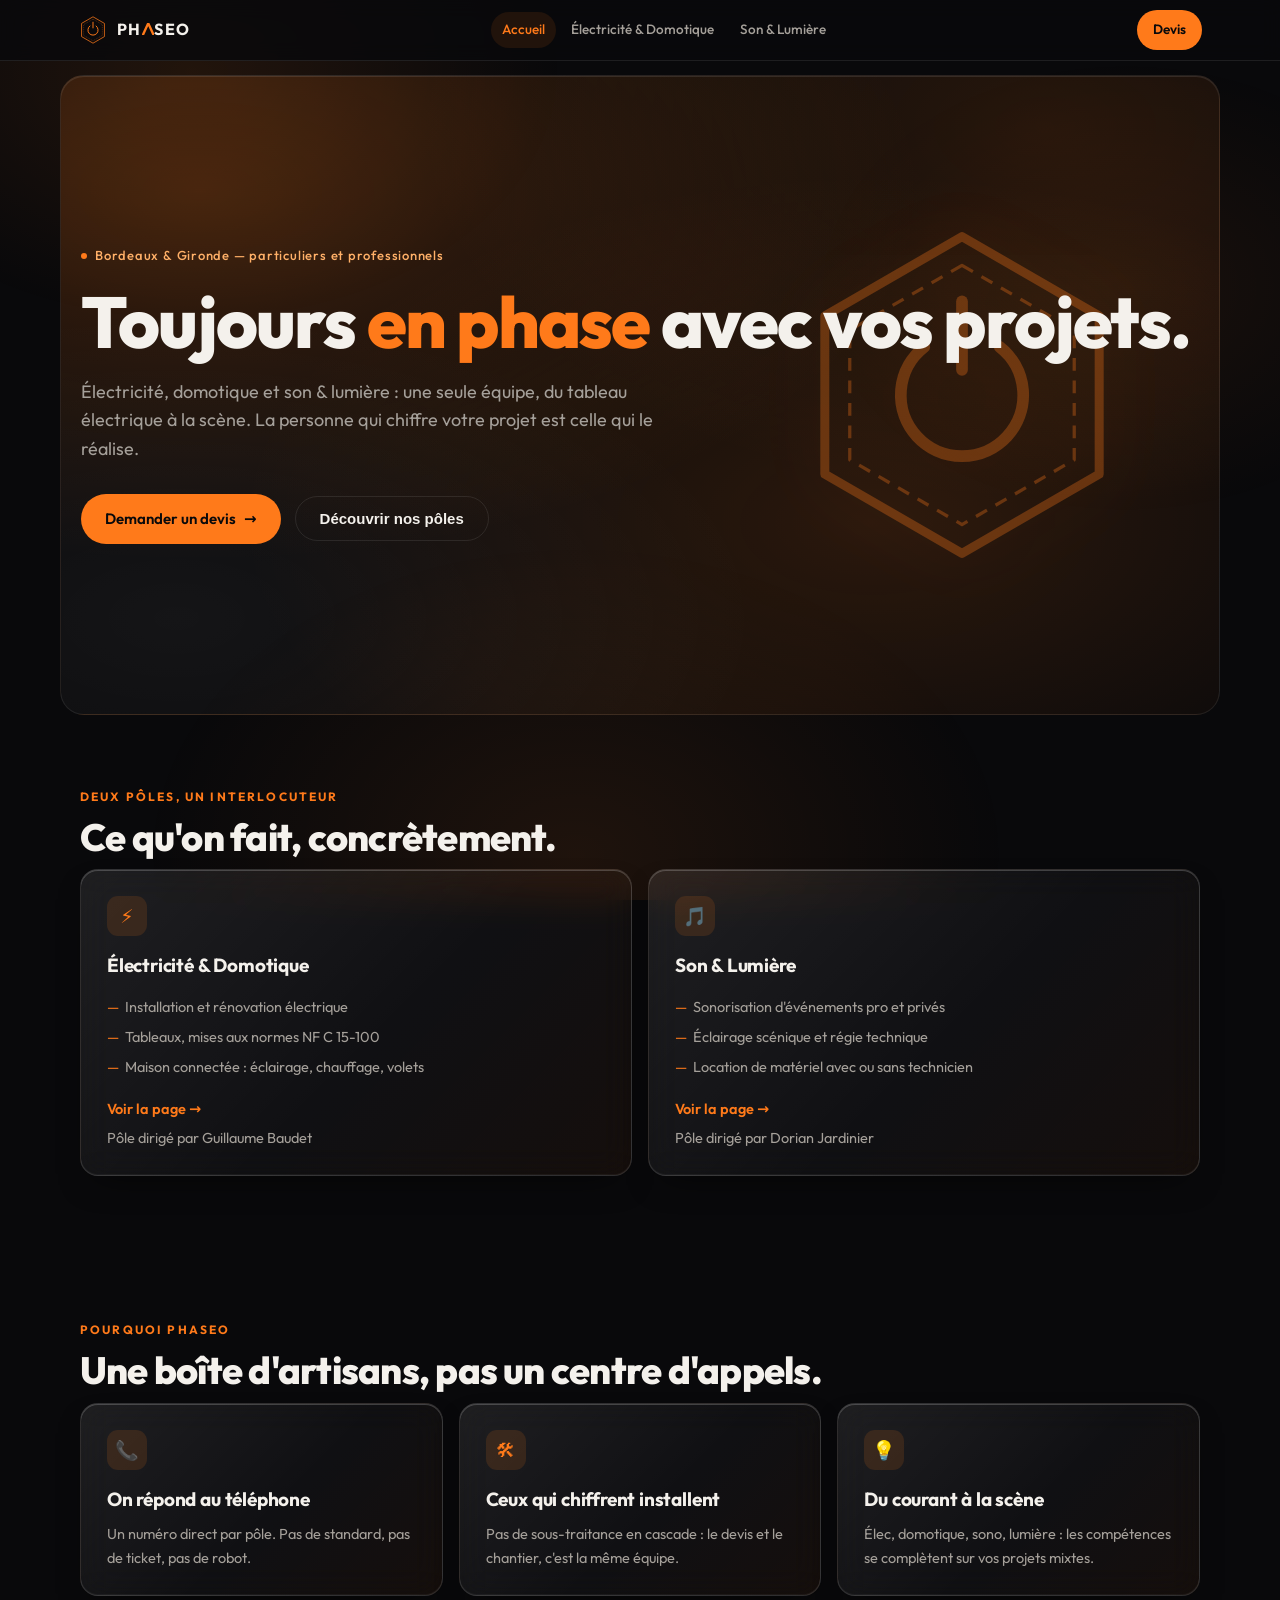
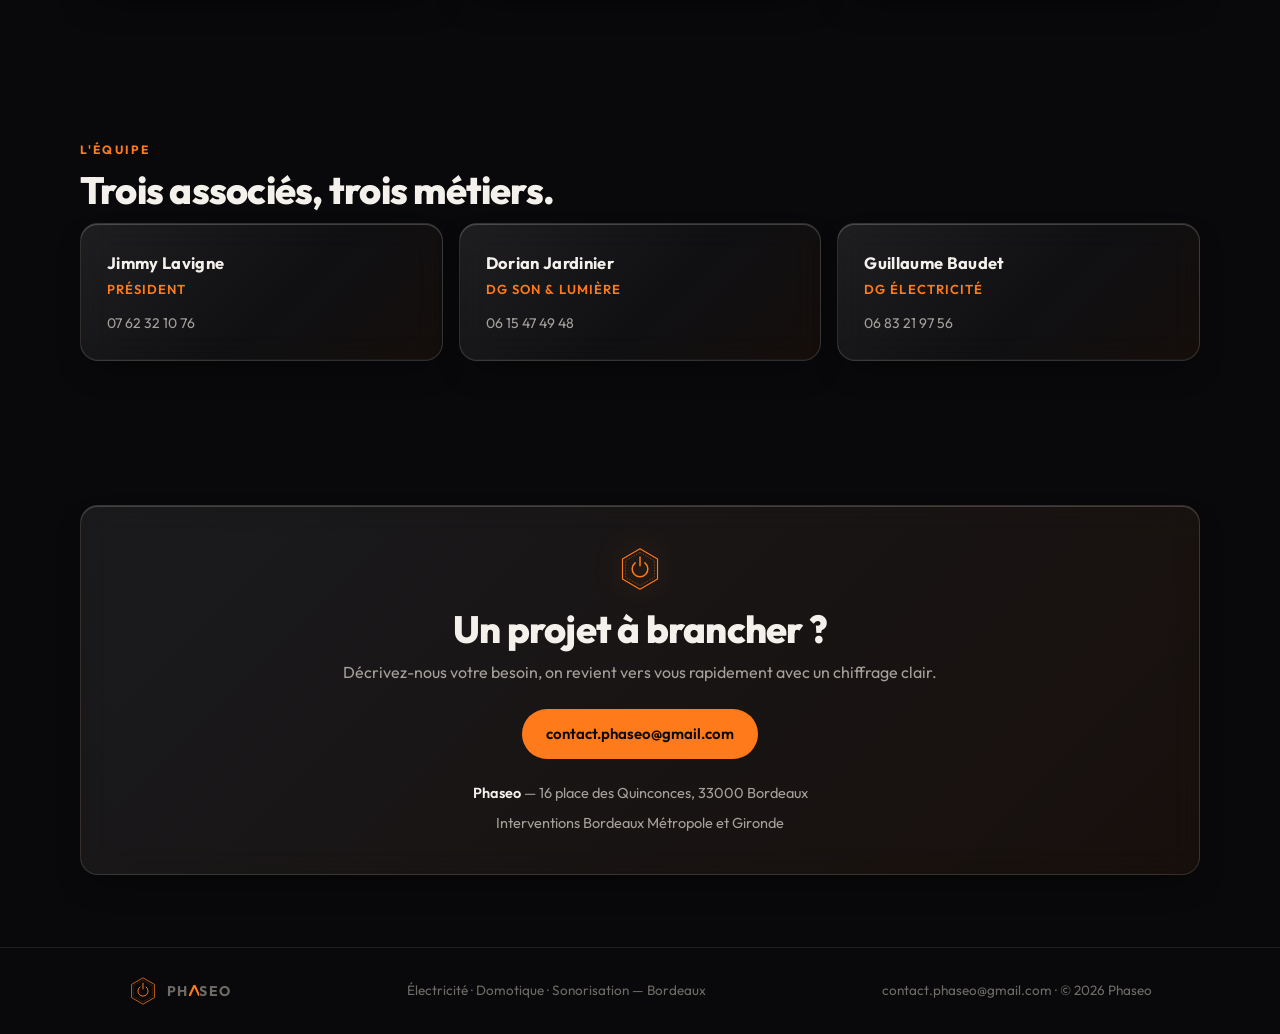
==== commit 67478270: "Le A de PHASEO perd sa barre (fidele au logo original) - partout sur le site Co-Authored-By: Claude " ====
--- a/index.html
+++ b/index.html
@@ -36,6 +36,8 @@
     .navlinks button { font-size:12.5px; padding:6px 10px; }
   }
   .brand { display:flex; align-items:center; gap:9px; font-weight:700; letter-spacing:0.09em; font-size:16px; cursor:pointer; }
+  .aglyph { display:inline-block; width:0.78em; height:0.72em; }
+  .aglyph svg { display:block; width:100%; height:100%; }
   .logo-s { height:30px; }
   .navlinks { display:flex; gap:4px; flex-wrap:wrap; }
   .navlinks button { background:none; border:none; color:var(--muted); font:inherit; font-size:13.5px;
@@ -150,7 +152,7 @@
   <polygon points="0.00,-72.00 -62.35,-36.00 -62.35,36.00 -0.00,72.00 62.35,36.00 62.35,-36.00" stroke="#FF7A1A" stroke-width="1.8" stroke-linejoin="round" stroke-dasharray="7 5.5"/>
   <path d="M -20.93 -26.79 A 34.00 34.00 0 1 0 20.93 -26.79" stroke="#FF7A1A" stroke-width="6.5" stroke-linecap="round"/>
   <line x1="0" y1="-52" x2="0" y2="-14" stroke="#FF7A1A" stroke-width="6.5" stroke-linecap="round"/>
-</svg><span>PHASEO</span></a>
+</svg><span>PH<span class="aglyph"><svg viewBox="0 0 78 72" preserveAspectRatio="none" xmlns="http://www.w3.org/2000/svg"><path d="M3 80 L39 2 L75 80" fill="none" stroke="#FF7A1A" stroke-width="15" stroke-linejoin="miter"/></svg></span>SEO</span></a>
     <div class="navlinks">
       <button id="nav-home" onclick="go('home')">Accueil</button>
       <button id="nav-elec" onclick="go('elec')">&Eacute;lectricit&eacute; &amp; Domotique</button>
@@ -372,7 +374,7 @@
   <polygon points="0.00,-72.00 -62.35,-36.00 -62.35,36.00 -0.00,72.00 62.35,36.00 62.35,-36.00" stroke="#FF7A1A" stroke-width="1.8" stroke-linejoin="round" stroke-dasharray="7 5.5"/>
   <path d="M -20.93 -26.79 A 34.00 34.00 0 1 0 20.93 -26.79" stroke="#FF7A1A" stroke-width="6.5" stroke-linecap="round"/>
   <line x1="0" y1="-52" x2="0" y2="-14" stroke="#FF7A1A" stroke-width="6.5" stroke-linecap="round"/>
-</svg><span>PHASEO</span></span>
+</svg><span>PH<span class="aglyph"><svg viewBox="0 0 78 72" preserveAspectRatio="none" xmlns="http://www.w3.org/2000/svg"><path d="M3 80 L39 2 L75 80" fill="none" stroke="#FF7A1A" stroke-width="15" stroke-linejoin="miter"/></svg></span>SEO</span></span>
     <span>&Eacute;lectricit&eacute; &middot; Domotique &middot; Sonorisation &mdash; Bordeaux</span>
     <span>contact.phaseo@gmail.com &middot; &copy; 2026 Phaseo</span>
   </div>
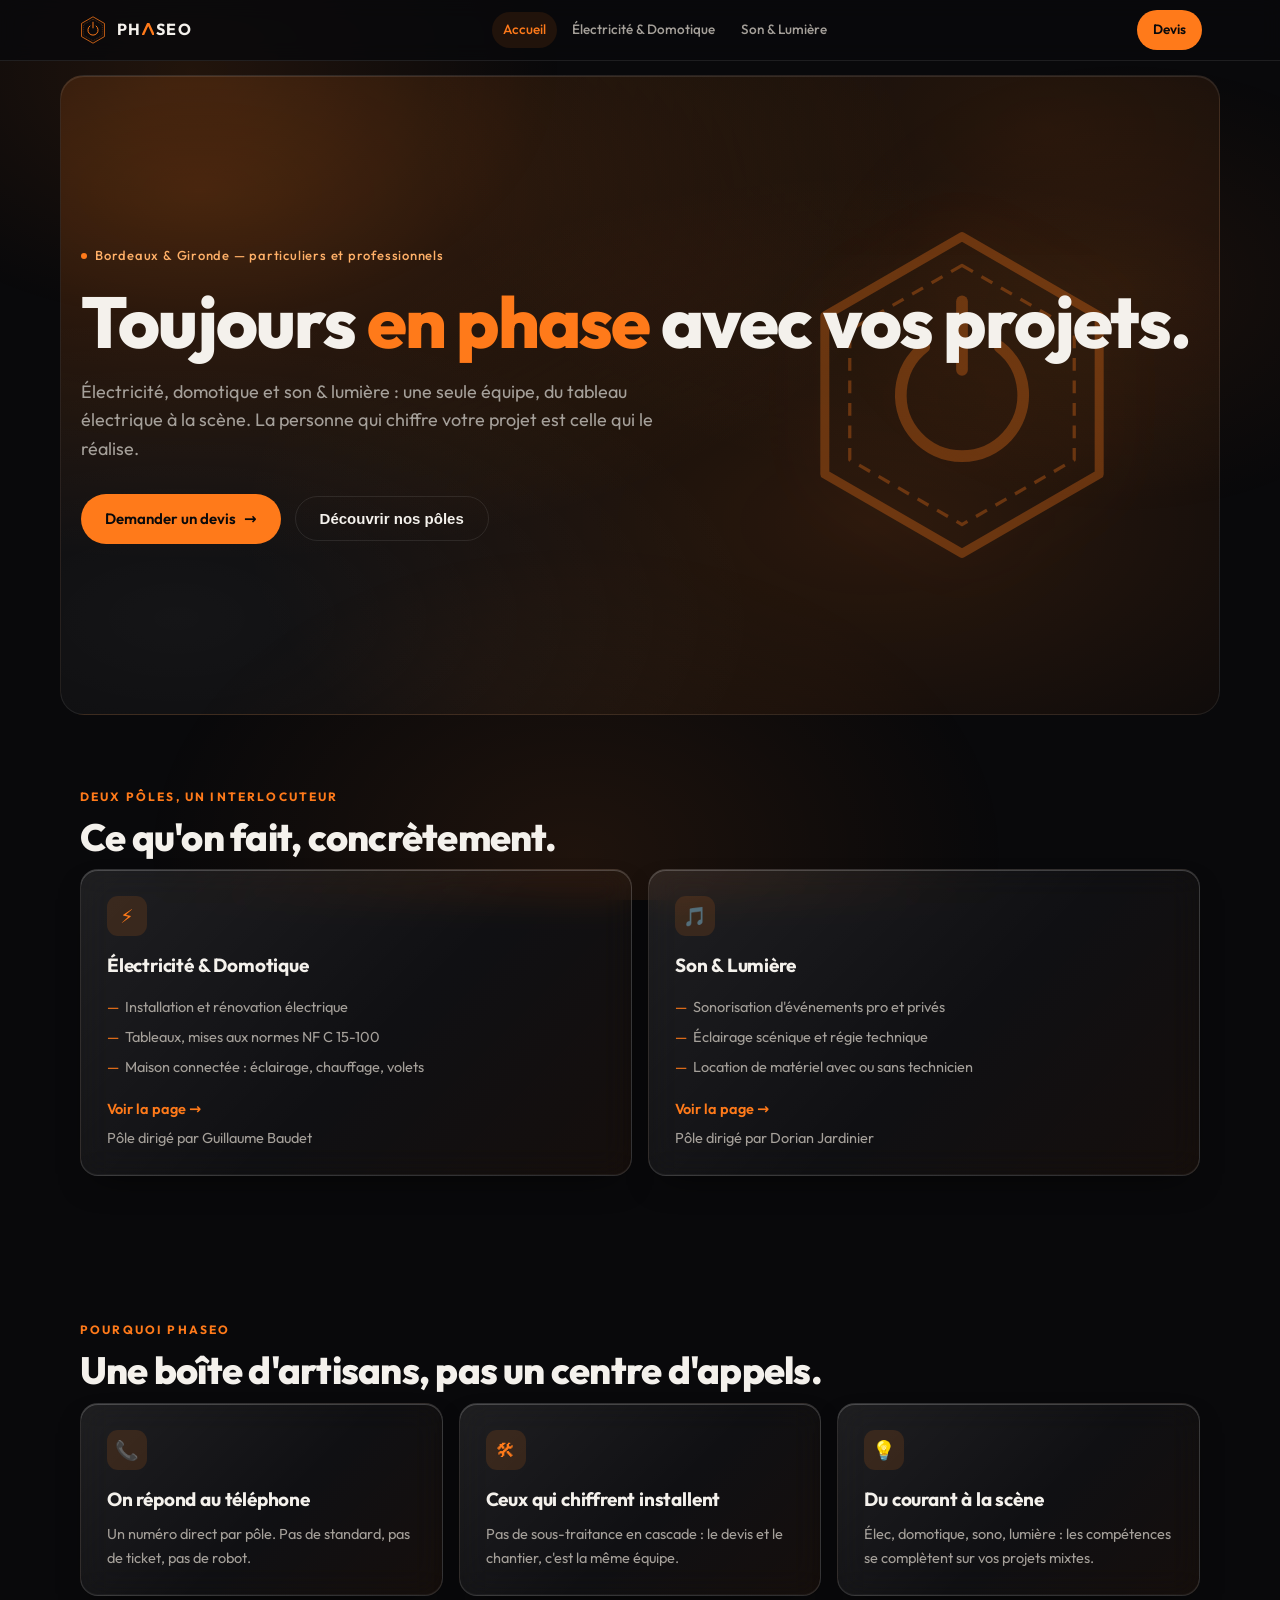
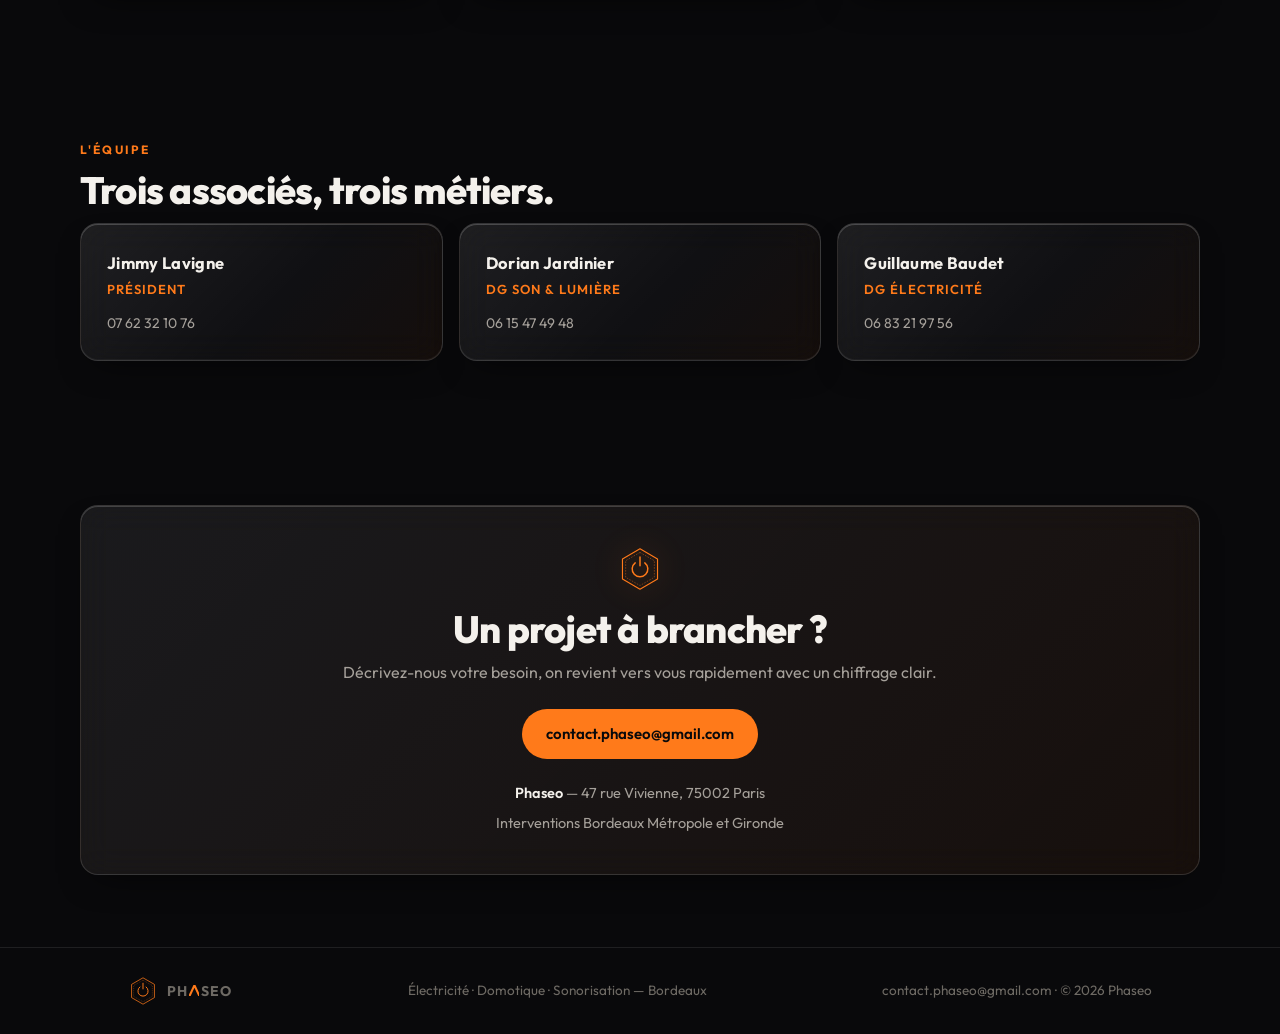
==== commit 1d0273a1: "Espacement du A egalise + siege social : 47 rue Vivienne, 75002 Paris Co-Authored-By: Claude Fable 5" ====
--- a/index.html
+++ b/index.html
@@ -36,7 +36,7 @@
     .navlinks button { font-size:12.5px; padding:6px 10px; }
   }
   .brand { display:flex; align-items:center; gap:9px; font-weight:700; letter-spacing:0.09em; font-size:16px; cursor:pointer; }
-  .aglyph { display:inline-block; width:0.78em; height:0.72em; }
+  .aglyph { display:inline-block; width:0.78em; height:0.72em; margin-right:0.09em; }
   .aglyph svg { display:block; width:100%; height:100%; }
   .logo-s { height:30px; }
   .navlinks { display:flex; gap:4px; flex-wrap:wrap; }
@@ -250,7 +250,7 @@
       <p>D&eacute;crivez-nous votre besoin, on revient vers vous rapidement avec un chiffrage clair.</p>
       <a class="btn" href="mailto:contact.phaseo@gmail.com">contact.phaseo@gmail.com</a>
       <div class="contact-lines">
-        <span><b>Phaseo</b> &mdash; 16 place des Quinconces, 33000 Bordeaux</span>
+        <span><b>Phaseo</b> &mdash; 47 rue Vivienne, 75002 Paris</span>
         <span>Interventions Bordeaux M&eacute;tropole et Gironde</span>
       </div>
     </div>
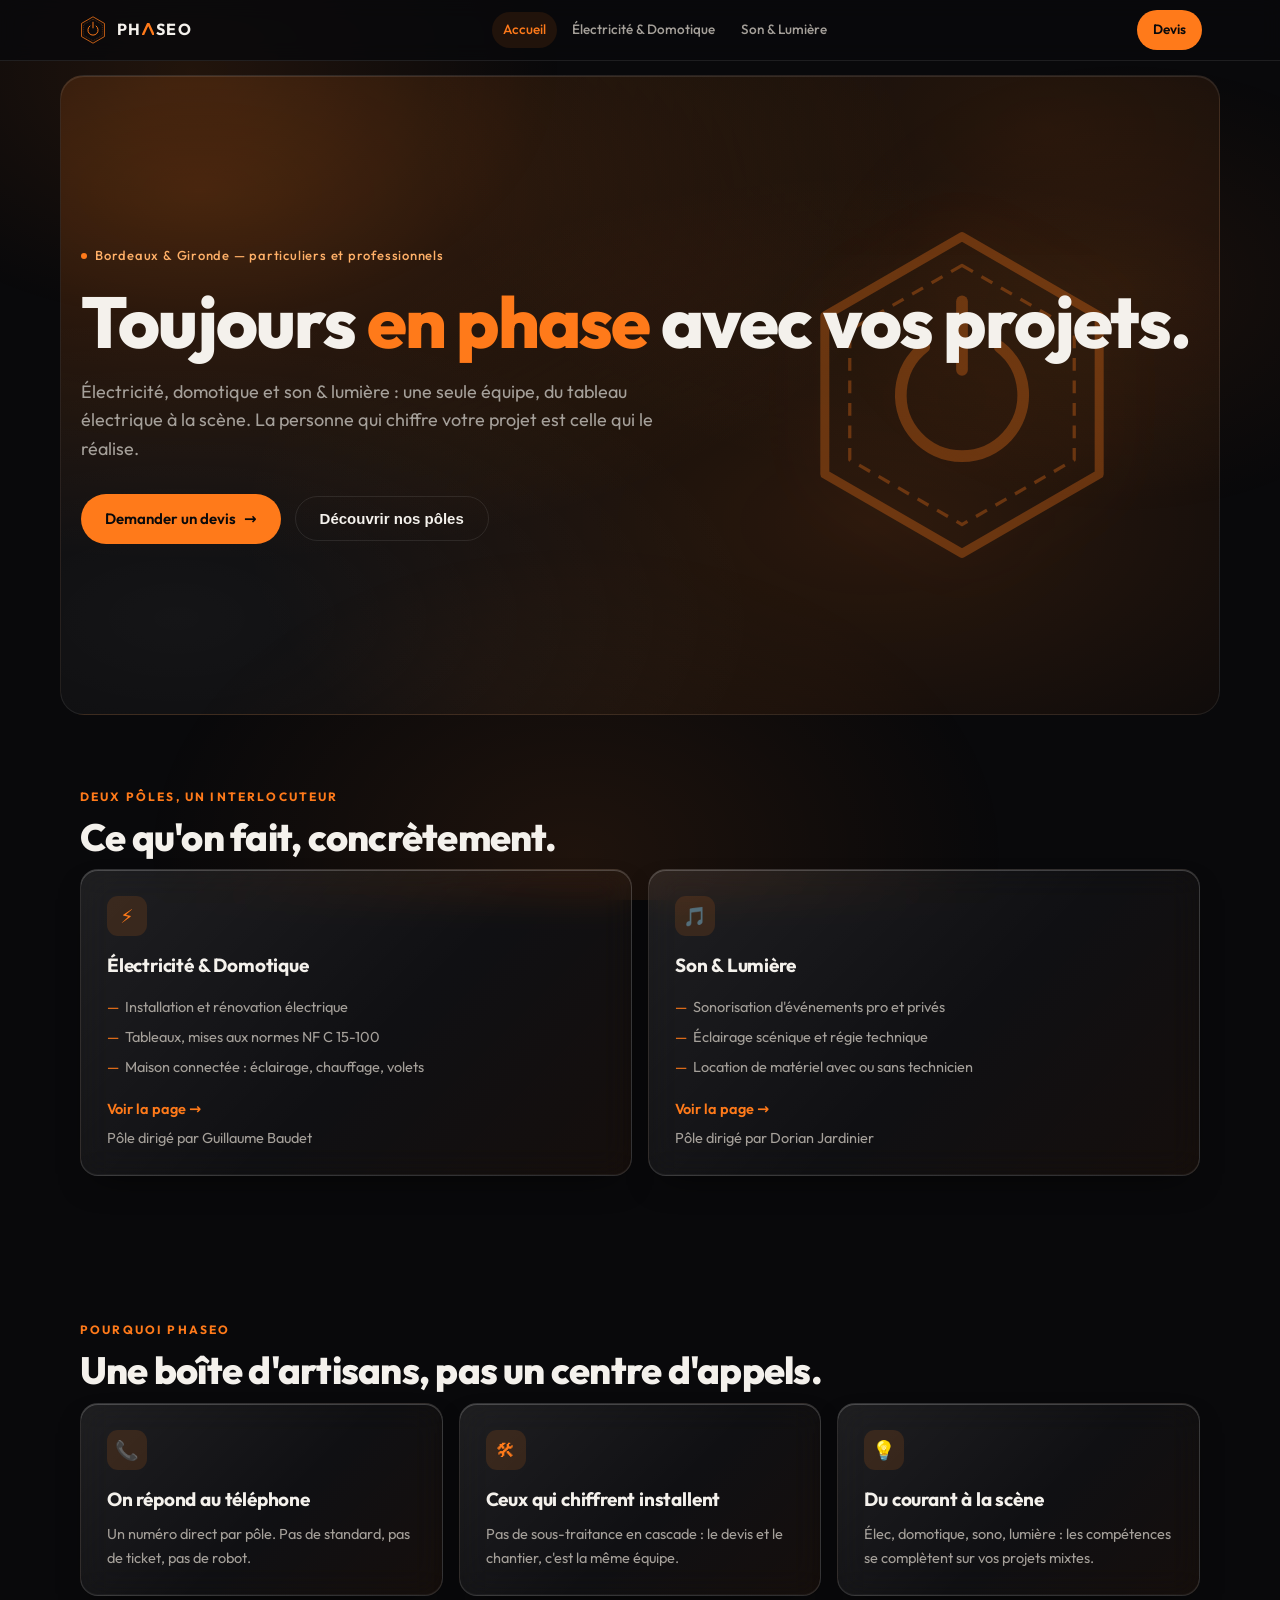
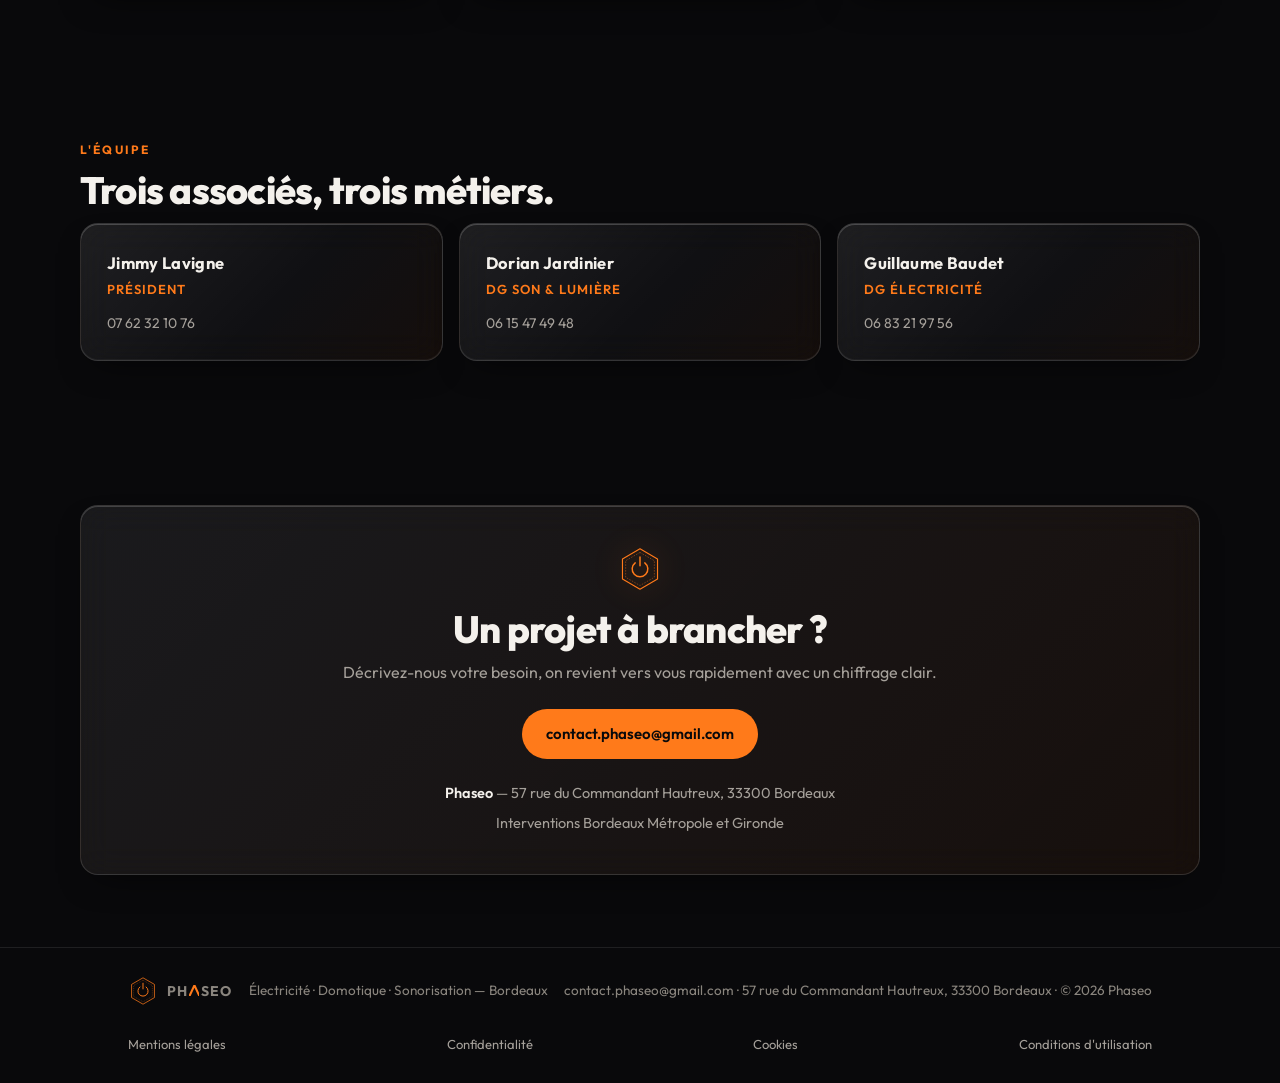
==== commit 5f059b0d: "Conformite : index.html" ====
--- a/index.html
+++ b/index.html
@@ -1,397 +1,409 @@
-<!DOCTYPE html>
-<html lang="fr">
-<head>
-<meta charset="UTF-8">
-<meta name="viewport" content="width=device-width, initial-scale=1.0">
-<title>Phaseo — Électricité, Domotique, Son & Lumière à Bordeaux</title>
-<style>
-  @font-face { font-family:'Outfit'; font-style:normal; font-weight:400 900;
-               src:url([data-uri]) format('woff2'); }
-  :root {
-    --bg:#09090B; --surface:rgba(255,255,255,0.03); --line:rgba(255,255,255,0.09);
-    --orange:#FF7A1A; --orange-soft:#FFB068; --text:#F4F1EC; --muted:#A5A09A; --faint:#6E6A64;
-  }
-  :root[data-theme="light"], :root[data-theme="dark"] { color-scheme: dark; }
-  * { margin:0; padding:0; box-sizing:border-box; }
-  body { background:var(--bg); color:var(--text); font-family:'Outfit',system-ui,sans-serif; line-height:1.6; overflow-x:hidden; }
-  body::before { content:""; position:fixed; inset:0; z-index:-1; pointer-events:none; background:
-      radial-gradient(620px 420px at 15% 8%, rgba(255,122,26,0.10), transparent 60%),
-      radial-gradient(520px 380px at 88% 32%, rgba(255,122,26,0.07), transparent 60%),
-      radial-gradient(720px 520px at 45% 95%, rgba(255,122,26,0.09), transparent 60%); }
-  a { color:inherit; text-decoration:none; }
-
-  .mesh { background-image:
-      radial-gradient(at 12% 18%, rgba(255,122,26,0.22) 0px, transparent 50%),
-      radial-gradient(at 85% 8%, rgba(255,122,26,0.12) 0px, transparent 45%),
-      radial-gradient(at 70% 70%, rgba(255,122,26,0.14) 0px, transparent 55%),
-      radial-gradient(at 10% 85%, rgba(255,255,255,0.05) 0px, transparent 40%); }
-
-  header { position:sticky; top:0; z-index:50; background:rgba(9,9,11,0.82);
-           backdrop-filter:blur(10px); border-bottom:1px solid var(--line); }
-  nav { max-width:1160px; margin:0 auto; padding:10px 18px;
-        display:flex; align-items:center; justify-content:space-between; gap:10px; flex-wrap:wrap; }
-  @media (max-width:680px) {
-    nav { padding:10px 14px; row-gap:4px; }
-    .navlinks { order:3; width:100%; justify-content:flex-start; margin-left:-11px; }
-    .navlinks button { font-size:12.5px; padding:6px 10px; }
-  }
-  .brand { display:flex; align-items:center; gap:9px; font-weight:700; letter-spacing:0.09em; font-size:16px; cursor:pointer; }
-  .aglyph { display:inline-block; width:0.78em; height:0.72em; margin-right:0.09em; }
-  .aglyph svg { display:block; width:100%; height:100%; }
-  .logo-s { height:30px; }
-  .navlinks { display:flex; gap:4px; flex-wrap:wrap; }
-  .navlinks button { background:none; border:none; color:var(--muted); font:inherit; font-size:13.5px;
-        font-weight:500; padding:7px 11px; border-radius:999px; cursor:pointer; transition:color .2s, background .2s; }
-  .navlinks button:hover { color:var(--text); }
-  .navlinks button.on { color:var(--orange); background:rgba(255,122,26,0.10); }
-  .navlinks button:focus-visible { outline:2px solid var(--orange); outline-offset:2px; }
-
-  .view { display:none; }
-  .view.on { display:block; }
-  main section { max-width:1160px; margin:0 auto; padding:72px 20px; }
-  @media (max-width:680px) { main section { padding:48px 16px; } }
-  @media (min-width:681px) and (max-width:1024px) { main section { padding:60px 24px; } }
-
-  /* Tres petits telephones */
-  @media (max-width:360px) { h1 { font-size:30px; } .btn { padding:12px 18px; font-size:14px; } }
-  /* TV / tres grands ecrans : mise a l'echelle globale */
-  @media (min-width:1920px) { body { zoom:1.25; } }
-  @media (min-width:2560px) { body { zoom:1.6; } }
-  @media (min-width:3400px) { body { zoom:2.1; } }
-
-  .hero { min-height:min(72vh, 640px); display:flex; flex-direction:column; justify-content:center;
-          width:calc(100% - 32px); margin:14px auto 0; border-radius:24px; overflow:hidden;
-          border:1px solid rgba(255,255,255,0.08);
-          box-shadow:inset 0 1px 0 rgba(255,255,255,0.10); }
-  @media (max-width:680px) { .hero { min-height:min(78vh, 560px); width:calc(100% - 20px); margin-top:10px; } }
-  .hero { position:relative; }
-  .hero > * { position:relative; z-index:1; }
-  .logo-hero { position:absolute; z-index:0 !important; right:clamp(12px,6vw,90px); top:50%;
-               transform:translateY(-50%); height:min(44vh,360px); opacity:0.32; pointer-events:none;
-               filter:drop-shadow(0 0 34px rgba(255,122,26,0.45)); }
-  @media (max-width:680px) { .logo-hero { height:130px; top:24px; right:14px; transform:none; opacity:0.25; } }
-  .logo-band { height:46px; display:block; margin:0 auto 16px;
-               filter:drop-shadow(0 0 16px rgba(255,122,26,0.45)); }
-  .badge { display:inline-flex; align-items:center; gap:8px; color:var(--orange-soft);
-           font-size:13px; font-weight:500; letter-spacing:0.06em; margin-bottom:18px; }
-  .badge::before { content:""; width:6px; height:6px; border-radius:99px; background:var(--orange); }
-  h1 { font-size:clamp(34px,6vw,72px); font-weight:800; letter-spacing:-0.025em;
-       line-height:1.05; text-wrap:balance; margin-bottom:18px; }
-  h1 em { font-style:normal; color:var(--orange); }
-  .lede { color:var(--muted); font-size:clamp(15px,2.4vw,18px); max-width:52ch; margin-bottom:30px; }
-  .cta-row { display:flex; gap:14px; flex-wrap:wrap; align-items:center; }
-  .btn { display:inline-flex; align-items:center; gap:8px; background:var(--orange); color:#09090B;
-         font-weight:600; font-size:15px; padding:13px 24px; border-radius:999px; transition:background .2s; }
-  .btn:hover { background:var(--orange-soft); }
-  .btn.ghost { background:transparent; color:var(--text); border:1px solid var(--line); }
-  .btn.ghost:hover { border-color:var(--orange); color:var(--orange-soft); background:transparent; }
-
-  h2 { font-size:clamp(24px,4.5vw,38px); font-weight:800; letter-spacing:-0.02em;
-       line-height:1.15; margin-bottom:10px; text-wrap:balance; }
-  .sub { color:var(--muted); max-width:60ch; margin-bottom:34px; }
-  .kicker { color:var(--orange); font-size:12px; font-weight:700; letter-spacing:0.18em;
-            text-transform:uppercase; margin-bottom:10px; }
-
-  .grid2 { display:grid; grid-template-columns:repeat(auto-fit,minmax(270px,1fr)); gap:16px; }
-  .grid3 { display:grid; grid-template-columns:repeat(auto-fit,minmax(230px,1fr)); gap:16px; }
-  @media (max-width:680px) { .card { padding:20px; } .contact-band { padding:32px 20px; } }
-  .card { border:1px solid rgba(255,255,255,0.13); border-radius:18px; padding:26px;
-          background:linear-gradient(135deg, rgba(255,255,255,0.09), rgba(255,255,255,0.03) 55%, rgba(255,122,26,0.05));
-          backdrop-filter:blur(16px) saturate(150%); -webkit-backdrop-filter:blur(16px) saturate(150%);
-          box-shadow:inset 0 1px 0 rgba(255,255,255,0.20), inset 0 -1px 0 rgba(255,255,255,0.04),
-                     0 14px 34px -16px rgba(0,0,0,0.7);
-          transition:transform .3s, border-color .3s, box-shadow .3s; }
-  .card:hover { transform:translateY(-3px); border-color:rgba(255,122,26,0.5);
-          box-shadow:inset 0 1px 0 rgba(255,255,255,0.24), 0 18px 44px -16px rgba(255,122,26,0.28); }
-  .card .ico { display:inline-flex; width:40px; height:40px; align-items:center; justify-content:center;
-               border-radius:11px; background:rgba(255,122,26,0.13); color:var(--orange); font-size:19px; margin-bottom:14px; }
-  .card h3 { font-size:19px; font-weight:700; letter-spacing:-0.01em; margin-bottom:8px; }
-  .card p { color:var(--muted); font-size:14.5px; }
-  .card.pole { cursor:pointer; }
-  .card.pole ul { list-style:none; margin:14px 0 18px; display:flex; flex-direction:column; gap:7px; }
-  .card.pole li { color:var(--muted); font-size:14.5px; padding-left:18px; position:relative; }
-  .card.pole li::before { content:"—"; color:var(--orange); position:absolute; left:0; }
-  .card.pole .go { color:var(--orange); font-weight:600; font-size:14.5px; }
-  .who { color:var(--faint); font-size:13px; margin-top:4px; }
-
-  .accroche { margin:44px 0 0; padding:22px 26px; text-align:center; border-radius:18px;
-              border:1px solid rgba(255,122,26,0.35);
-              background:linear-gradient(135deg, rgba(255,122,26,0.13), rgba(255,255,255,0.04));
-              backdrop-filter:blur(14px) saturate(150%); -webkit-backdrop-filter:blur(14px) saturate(150%);
-              box-shadow:inset 0 1px 0 rgba(255,255,255,0.18), 0 12px 32px -14px rgba(255,122,26,0.35);
-              font-size:clamp(18px,3.2vw,24px); font-weight:600; color:var(--orange-soft); letter-spacing:-0.01em; }
-
-  .team { display:grid; grid-template-columns:repeat(auto-fit,minmax(220px,1fr)); gap:16px; }
-  .team .card b { display:block; font-size:16.5px; letter-spacing:0.02em; }
-  .team .card span { color:var(--orange); font-size:13px; font-weight:600; letter-spacing:0.08em; text-transform:uppercase; }
-  .team .card a { display:block; color:var(--muted); font-size:14px; margin-top:10px; }
-  .team .card a:hover { color:var(--text); }
-
-  .contact-band { border:1px solid rgba(255,255,255,0.13); border-radius:18px; padding:40px 28px; text-align:center; position:relative; overflow:hidden;
-          background:linear-gradient(135deg, rgba(255,255,255,0.07), rgba(255,122,26,0.06));
-          backdrop-filter:blur(16px) saturate(150%); -webkit-backdrop-filter:blur(16px) saturate(150%);
-          box-shadow:inset 0 1px 0 rgba(255,255,255,0.18), 0 14px 34px -16px rgba(0,0,0,0.7); }
-  .contact-band h2 { margin-bottom:8px; }
-  .contact-band p { color:var(--muted); margin-bottom:24px; }
-  .contact-lines { display:flex; flex-direction:column; gap:6px; margin-top:22px; color:var(--muted); font-size:14.5px; }
-  .contact-lines b { color:var(--text); font-weight:600; }
-
-  footer { border-top:1px solid var(--line); }
-  .foot { max-width:1060px; margin:0 auto; padding:28px 18px; display:flex; flex-wrap:wrap;
-          gap:14px; align-items:center; justify-content:space-between; color:var(--faint); font-size:13.5px; }
-  .foot .brand { font-size:14px; }
-  @media (prefers-reduced-motion: reduce) { * { transition:none !important; } }
-</style>
-</head>
-<body>
-
-<header>
-  <nav>
-    <a class="brand" onclick="go('home')"><svg viewBox="-100 -100 200 200" class="logo-s" xmlns="http://www.w3.org/2000/svg" fill="none" aria-hidden="true">
-  <polygon points="0.00,-88.00 -76.21,-44.00 -76.21,44.00 -0.00,88.00 76.21,44.00 76.21,-44.00" stroke="#FF7A1A" stroke-width="5" stroke-linejoin="round"/>
-  <polygon points="0.00,-72.00 -62.35,-36.00 -62.35,36.00 -0.00,72.00 62.35,36.00 62.35,-36.00" stroke="#FF7A1A" stroke-width="1.8" stroke-linejoin="round" stroke-dasharray="7 5.5"/>
-  <path d="M -20.93 -26.79 A 34.00 34.00 0 1 0 20.93 -26.79" stroke="#FF7A1A" stroke-width="6.5" stroke-linecap="round"/>
-  <line x1="0" y1="-52" x2="0" y2="-14" stroke="#FF7A1A" stroke-width="6.5" stroke-linecap="round"/>
-</svg><span>PH<span class="aglyph"><svg viewBox="0 0 78 72" preserveAspectRatio="none" xmlns="http://www.w3.org/2000/svg"><path d="M3 80 L39 2 L75 80" fill="none" stroke="#FF7A1A" stroke-width="15" stroke-linejoin="miter"/></svg></span>SEO</span></a>
-    <div class="navlinks">
-      <button id="nav-home" onclick="go('home')">Accueil</button>
-      <button id="nav-elec" onclick="go('elec')">&Eacute;lectricit&eacute; &amp; Domotique</button>
-      <button id="nav-sono" onclick="go('sono')">Son &amp; Lumi&egrave;re</button>
-    </div>
-    <a class="btn" style="padding:9px 16px;font-size:13.5px" href="mailto:contact.phaseo@gmail.com">Devis</a>
-  </nav>
-</header>
-
-<main>
-<!-- ================= ACCUEIL ================= -->
-<div class="view" id="view-home">
-  <section class="hero mesh">
-    <svg viewBox="-100 -100 200 200" class="logo-hero" xmlns="http://www.w3.org/2000/svg" fill="none" aria-hidden="true">
-  <polygon points="0.00,-88.00 -76.21,-44.00 -76.21,44.00 -0.00,88.00 76.21,44.00 76.21,-44.00" stroke="#FF7A1A" stroke-width="5" stroke-linejoin="round"/>
-  <polygon points="0.00,-72.00 -62.35,-36.00 -62.35,36.00 -0.00,72.00 62.35,36.00 62.35,-36.00" stroke="#FF7A1A" stroke-width="1.8" stroke-linejoin="round" stroke-dasharray="7 5.5"/>
-  <path d="M -20.93 -26.79 A 34.00 34.00 0 1 0 20.93 -26.79" stroke="#FF7A1A" stroke-width="6.5" stroke-linecap="round"/>
-  <line x1="0" y1="-52" x2="0" y2="-14" stroke="#FF7A1A" stroke-width="6.5" stroke-linecap="round"/>
-</svg>
-    <span class="badge">Bordeaux &amp; Gironde &mdash; particuliers et professionnels</span>
-    <h1>Toujours <em>en phase</em> avec vos projets.</h1>
-    <p class="lede">&Eacute;lectricit&eacute;, domotique et son &amp; lumi&egrave;re : une seule &eacute;quipe,
-    du tableau &eacute;lectrique &agrave; la sc&egrave;ne. La personne qui chiffre votre projet est celle
-    qui le r&eacute;alise.</p>
-    <div class="cta-row">
-      <a class="btn" href="mailto:contact.phaseo@gmail.com">Demander un devis <span aria-hidden="true">&rarr;</span></a>
-      <button class="btn ghost" onclick="go('elec')">D&eacute;couvrir nos p&ocirc;les</button>
-    </div>
-  </section>
-
-  <section>
-    <p class="kicker">Deux p&ocirc;les, un interlocuteur</p>
-    <h2>Ce qu'on fait, concr&egrave;tement.</h2>
-    <div class="grid2">
-      <div class="card pole" onclick="go('elec')">
-        <span class="ico">&#9889;</span>
-        <h3>&Eacute;lectricit&eacute; &amp; Domotique</h3>
-        <ul>
-          <li>Installation et r&eacute;novation &eacute;lectrique</li>
-          <li>Tableaux, mises aux normes NF C 15-100</li>
-          <li>Maison connect&eacute;e : &eacute;clairage, chauffage, volets</li>
-        </ul>
-        <span class="go">Voir la page &rarr;</span>
-        <p class="who">P&ocirc;le dirig&eacute; par Guillaume Baudet</p>
-      </div>
-      <div class="card pole" onclick="go('sono')">
-        <span class="ico">&#127925;</span>
-        <h3>Son &amp; Lumi&egrave;re</h3>
-        <ul>
-          <li>Sonorisation d'&eacute;v&eacute;nements pro et priv&eacute;s</li>
-          <li>&Eacute;clairage sc&eacute;nique et r&eacute;gie technique</li>
-          <li>Location de mat&eacute;riel avec ou sans technicien</li>
-        </ul>
-        <span class="go">Voir la page &rarr;</span>
-        <p class="who">P&ocirc;le dirig&eacute; par Dorian Jardinier</p>
-      </div>
-    </div>
-  </section>
-
-  <section>
-    <p class="kicker">Pourquoi Phaseo</p>
-    <h2>Une bo&icirc;te d'artisans, pas un centre d'appels.</h2>
-    <div class="grid3">
-      <div class="card"><span class="ico">&#128222;</span><h3>On r&eacute;pond au t&eacute;l&eacute;phone</h3>
-        <p>Un num&eacute;ro direct par p&ocirc;le. Pas de standard, pas de ticket, pas de robot.</p></div>
-      <div class="card"><span class="ico">&#128736;</span><h3>Ceux qui chiffrent installent</h3>
-        <p>Pas de sous-traitance en cascade : le devis et le chantier, c'est la m&ecirc;me &eacute;quipe.</p></div>
-      <div class="card"><span class="ico">&#128161;</span><h3>Du courant &agrave; la sc&egrave;ne</h3>
-        <p>&Eacute;lec, domotique, sono, lumi&egrave;re : les comp&eacute;tences se compl&egrave;tent sur vos projets mixtes.</p></div>
-    </div>
-  </section>
-
-  <section>
-    <p class="kicker">L'&eacute;quipe</p>
-    <h2>Trois associ&eacute;s, trois m&eacute;tiers.</h2>
-    <div class="team">
-      <div class="card"><b>Jimmy Lavigne</b><span>Pr&eacute;sident</span>
-        <a href="tel:+33762321076">07 62 32 10 76</a></div>
-      <div class="card"><b>Dorian Jardinier</b><span>DG Son &amp; Lumi&egrave;re</span>
-        <a href="tel:+33615474948">06 15 47 49 48</a></div>
-      <div class="card"><b>Guillaume Baudet</b><span>DG &Eacute;lectricit&eacute;</span>
-        <a href="tel:+33683219756">06 83 21 97 56</a></div>
-    </div>
-  </section>
-
-  <section>
-    <div class="contact-band mesh">
-      <svg viewBox="-100 -100 200 200" class="logo-band" xmlns="http://www.w3.org/2000/svg" fill="none" aria-hidden="true">
-  <polygon points="0.00,-88.00 -76.21,-44.00 -76.21,44.00 -0.00,88.00 76.21,44.00 76.21,-44.00" stroke="#FF7A1A" stroke-width="5" stroke-linejoin="round"/>
-  <polygon points="0.00,-72.00 -62.35,-36.00 -62.35,36.00 -0.00,72.00 62.35,36.00 62.35,-36.00" stroke="#FF7A1A" stroke-width="1.8" stroke-linejoin="round" stroke-dasharray="7 5.5"/>
-  <path d="M -20.93 -26.79 A 34.00 34.00 0 1 0 20.93 -26.79" stroke="#FF7A1A" stroke-width="6.5" stroke-linecap="round"/>
-  <line x1="0" y1="-52" x2="0" y2="-14" stroke="#FF7A1A" stroke-width="6.5" stroke-linecap="round"/>
-</svg>
-      <h2>Un projet &agrave; brancher ?</h2>
-      <p>D&eacute;crivez-nous votre besoin, on revient vers vous rapidement avec un chiffrage clair.</p>
-      <a class="btn" href="mailto:contact.phaseo@gmail.com">contact.phaseo@gmail.com</a>
-      <div class="contact-lines">
-        <span><b>Phaseo</b> &mdash; 47 rue Vivienne, 75002 Paris</span>
-        <span>Interventions Bordeaux M&eacute;tropole et Gironde</span>
-      </div>
-    </div>
-  </section>
-</div>
-
-<!-- ================= ELEC / DOMOTIQUE ================= -->
-<div class="view" id="view-elec">
-  <section class="hero mesh" style="min-height:min(52vh, 460px)">
-    <svg viewBox="-100 -100 200 200" class="logo-hero" xmlns="http://www.w3.org/2000/svg" fill="none" aria-hidden="true">
-  <polygon points="0.00,-88.00 -76.21,-44.00 -76.21,44.00 -0.00,88.00 76.21,44.00 76.21,-44.00" stroke="#FF7A1A" stroke-width="5" stroke-linejoin="round"/>
-  <polygon points="0.00,-72.00 -62.35,-36.00 -62.35,36.00 -0.00,72.00 62.35,36.00 62.35,-36.00" stroke="#FF7A1A" stroke-width="1.8" stroke-linejoin="round" stroke-dasharray="7 5.5"/>
-  <path d="M -20.93 -26.79 A 34.00 34.00 0 1 0 20.93 -26.79" stroke="#FF7A1A" stroke-width="6.5" stroke-linecap="round"/>
-  <line x1="0" y1="-52" x2="0" y2="-14" stroke="#FF7A1A" stroke-width="6.5" stroke-linecap="round"/>
-</svg>
-    <span class="badge">P&ocirc;le &eacute;lectricit&eacute; &mdash; Guillaume Baudet</span>
-    <h1>&Eacute;lectricit&eacute; <em>&amp; domotique</em></h1>
-    <p class="lede">Installation, r&eacute;novation et maison connect&eacute;e, dans les r&egrave;gles de l'art
-    et de la NF C 15-100. Du diagnostic au tableau final.</p>
-    <div class="cta-row">
-      <a class="btn" href="tel:+33683219756">Appeler Guillaume &mdash; 06 83 21 97 56</a>
-      <a class="btn ghost" href="mailto:contact.phaseo@gmail.com">&Eacute;crire un mail</a>
-    </div>
-  </section>
-
-  <section>
-    <p class="kicker">Prestations</p>
-    <h2>Du disjoncteur &agrave; la maison connect&eacute;e.</h2>
-    <div class="grid2">
-      <div class="card"><span class="ico">&#9889;</span><h3>Installation &amp; r&eacute;novation</h3>
-        <p>Cr&eacute;ation compl&egrave;te ou reprise d'installation : circuits, prises, &eacute;clairages,
-        en neuf comme en r&eacute;novation.</p></div>
-      <div class="card"><span class="ico">&#128268;</span><h3>Tableaux &amp; mises aux normes</h3>
-        <p>Remplacement de tableau, mise en conformit&eacute; NF C 15-100, protection diff&eacute;rentielle,
-        s&eacute;curit&eacute; des personnes d'abord.</p></div>
-      <div class="card"><span class="ico">&#127968;</span><h3>Domotique</h3>
-        <p>&Eacute;clairage pilot&eacute;, chauffage intelligent, volets et acc&egrave;s connect&eacute;s :
-        une maison qui ob&eacute;it au doigt et &agrave; la voix, sans usine &agrave; gaz.</p></div>
-      <div class="card"><span class="ico">&#128295;</span><h3>D&eacute;pannage</h3>
-        <p>Panne, court-circuit, disjoncteur qui saute : diagnostic honn&ecirc;te et r&eacute;paration
-        durable, pas de rustine.</p></div>
-    </div>
-    <p class="accroche">&laquo; Toujours en phase avec vos projets. &raquo;</p>
-  </section>
-
-  <section>
-    <div class="contact-band mesh">
-      <svg viewBox="-100 -100 200 200" class="logo-band" xmlns="http://www.w3.org/2000/svg" fill="none" aria-hidden="true">
-  <polygon points="0.00,-88.00 -76.21,-44.00 -76.21,44.00 -0.00,88.00 76.21,44.00 76.21,-44.00" stroke="#FF7A1A" stroke-width="5" stroke-linejoin="round"/>
-  <polygon points="0.00,-72.00 -62.35,-36.00 -62.35,36.00 -0.00,72.00 62.35,36.00 62.35,-36.00" stroke="#FF7A1A" stroke-width="1.8" stroke-linejoin="round" stroke-dasharray="7 5.5"/>
-  <path d="M -20.93 -26.79 A 34.00 34.00 0 1 0 20.93 -26.79" stroke="#FF7A1A" stroke-width="6.5" stroke-linecap="round"/>
-  <line x1="0" y1="-52" x2="0" y2="-14" stroke="#FF7A1A" stroke-width="6.5" stroke-linecap="round"/>
-</svg>
-      <h2>Parlez-nous de votre chantier.</h2>
-      <p>Guillaume Baudet &mdash; DG &Eacute;lectricit&eacute;</p>
-      <a class="btn" href="tel:+33683219756">06 83 21 97 56</a>
-      <div class="contact-lines"><span>ou par mail : <b>contact.phaseo@gmail.com</b></span></div>
-    </div>
-  </section>
-</div>
-
-<!-- ================= SON & LUMIERE ================= -->
-<div class="view" id="view-sono">
-  <section class="hero mesh" style="min-height:min(52vh, 460px)">
-    <svg viewBox="-100 -100 200 200" class="logo-hero" xmlns="http://www.w3.org/2000/svg" fill="none" aria-hidden="true">
-  <polygon points="0.00,-88.00 -76.21,-44.00 -76.21,44.00 -0.00,88.00 76.21,44.00 76.21,-44.00" stroke="#FF7A1A" stroke-width="5" stroke-linejoin="round"/>
-  <polygon points="0.00,-72.00 -62.35,-36.00 -62.35,36.00 -0.00,72.00 62.35,36.00 62.35,-36.00" stroke="#FF7A1A" stroke-width="1.8" stroke-linejoin="round" stroke-dasharray="7 5.5"/>
-  <path d="M -20.93 -26.79 A 34.00 34.00 0 1 0 20.93 -26.79" stroke="#FF7A1A" stroke-width="6.5" stroke-linecap="round"/>
-  <line x1="0" y1="-52" x2="0" y2="-14" stroke="#FF7A1A" stroke-width="6.5" stroke-linecap="round"/>
-</svg>
-    <span class="badge">P&ocirc;le &eacute;v&eacute;nementiel &mdash; Dorian Jardinier</span>
-    <h1>Son <em>&amp; lumi&egrave;re</em></h1>
-    <p class="lede">Sonorisation, &eacute;clairage sc&eacute;nique et r&eacute;gie technique pour vos
-    &eacute;v&eacute;nements : s&eacute;minaires, concerts, soir&eacute;es priv&eacute;es et lancements.</p>
-    <div class="cta-row">
-      <a class="btn" href="tel:+33615474948">Appeler Dorian &mdash; 06 15 47 49 48</a>
-      <a class="btn ghost" href="mailto:contact.phaseo@gmail.com">&Eacute;crire un mail</a>
-    </div>
-  </section>
-
-  <section>
-    <p class="kicker">Prestations</p>
-    <h2>Quatre m&eacute;tiers, une seule &eacute;quipe sur le terrain.</h2>
-    <div class="grid2">
-      <div class="card"><span class="ico">&#127911;</span><h3>Sonorisation</h3>
-        <p>Diffusion adapt&eacute;e &agrave; la jauge et &agrave; l'acoustique du lieu, micros HF,
-        retours sc&egrave;ne, calage en amont.</p></div>
-      <div class="card"><span class="ico">&#10024;</span><h3>&Eacute;clairage sc&eacute;nique</h3>
-        <p>Lumi&egrave;re de conduite pour concerts, showcases et soir&eacute;es : programmation
-        sur mesure, pas de pr&eacute;r&eacute;glage g&eacute;n&eacute;rique.</p></div>
-      <div class="card"><span class="ico">&#127899;</span><h3>R&eacute;gie technique</h3>
-        <p>Un r&eacute;gisseur d&eacute;di&eacute; du montage au d&eacute;montage, en lien direct avec
-        votre &eacute;quipe et les autres prestataires.</p></div>
-      <div class="card"><span class="ico">&#128230;</span><h3>Location de mat&eacute;riel</h3>
-        <p>Enceintes, consoles, projecteurs et pieds, avec ou sans technicien, livraison en Gironde.</p></div>
-    </div>
-    <p class="accroche">&laquo; Le courant passe, le son suit, la lumi&egrave;re brille. &raquo;</p>
-  </section>
-
-  <section>
-    <div class="contact-band mesh">
-      <svg viewBox="-100 -100 200 200" class="logo-band" xmlns="http://www.w3.org/2000/svg" fill="none" aria-hidden="true">
-  <polygon points="0.00,-88.00 -76.21,-44.00 -76.21,44.00 -0.00,88.00 76.21,44.00 76.21,-44.00" stroke="#FF7A1A" stroke-width="5" stroke-linejoin="round"/>
-  <polygon points="0.00,-72.00 -62.35,-36.00 -62.35,36.00 -0.00,72.00 62.35,36.00 62.35,-36.00" stroke="#FF7A1A" stroke-width="1.8" stroke-linejoin="round" stroke-dasharray="7 5.5"/>
-  <path d="M -20.93 -26.79 A 34.00 34.00 0 1 0 20.93 -26.79" stroke="#FF7A1A" stroke-width="6.5" stroke-linecap="round"/>
-  <line x1="0" y1="-52" x2="0" y2="-14" stroke="#FF7A1A" stroke-width="6.5" stroke-linecap="round"/>
-</svg>
-      <h2>Un &eacute;v&eacute;nement &agrave; sonoriser ?</h2>
-      <p>Dorian Jardinier &mdash; DG Son &amp; Lumi&egrave;re</p>
-      <a class="btn" href="tel:+33615474948">06 15 47 49 48</a>
-      <div class="contact-lines"><span>ou par mail : <b>contact.phaseo@gmail.com</b></span></div>
-    </div>
-  </section>
-</div>
-</main>
-
-<footer>
-  <div class="foot">
-    <span class="brand"><svg viewBox="-100 -100 200 200" class="logo-s" xmlns="http://www.w3.org/2000/svg" fill="none" aria-hidden="true">
-  <polygon points="0.00,-88.00 -76.21,-44.00 -76.21,44.00 -0.00,88.00 76.21,44.00 76.21,-44.00" stroke="#FF7A1A" stroke-width="5" stroke-linejoin="round"/>
-  <polygon points="0.00,-72.00 -62.35,-36.00 -62.35,36.00 -0.00,72.00 62.35,36.00 62.35,-36.00" stroke="#FF7A1A" stroke-width="1.8" stroke-linejoin="round" stroke-dasharray="7 5.5"/>
-  <path d="M -20.93 -26.79 A 34.00 34.00 0 1 0 20.93 -26.79" stroke="#FF7A1A" stroke-width="6.5" stroke-linecap="round"/>
-  <line x1="0" y1="-52" x2="0" y2="-14" stroke="#FF7A1A" stroke-width="6.5" stroke-linecap="round"/>
-</svg><span>PH<span class="aglyph"><svg viewBox="0 0 78 72" preserveAspectRatio="none" xmlns="http://www.w3.org/2000/svg"><path d="M3 80 L39 2 L75 80" fill="none" stroke="#FF7A1A" stroke-width="15" stroke-linejoin="miter"/></svg></span>SEO</span></span>
-    <span>&Eacute;lectricit&eacute; &middot; Domotique &middot; Sonorisation &mdash; Bordeaux</span>
-    <span>contact.phaseo@gmail.com &middot; &copy; 2026 Phaseo</span>
-  </div>
-</footer>
-
-<script>
-function go(v) {
-  document.querySelectorAll('.view').forEach(function(e){ e.classList.remove('on'); });
-  document.querySelectorAll('.navlinks button').forEach(function(e){ e.classList.remove('on'); });
-  document.getElementById('view-' + v).classList.add('on');
-  document.getElementById('nav-' + v).classList.add('on');
-  window.scrollTo({top:0, behavior:'instant'});
-  try { history.replaceState(null, '', '#' + v); } catch(e) {}
-}
-var h = (location.hash || '#home').slice(1);
-go(['home','elec','sono'].indexOf(h) >= 0 ? h : 'home');
-</script>
-
-</body>
+<!DOCTYPE html>
+<html lang="fr">
+<head>
+<meta charset="UTF-8">
+<meta name="viewport" content="width=device-width, initial-scale=1.0">
+<meta name="description" content="Phaseo, entreprise d'électricité, domotique, sécurité électronique et son &amp; lumière à Bordeaux et en Gironde. Dépannage, installation, sonorisation et éclairage d'événements.">
+<link rel="canonical" href="https://jimmylavigne47.github.io/phaseo-site/">
+<script type="application/ld+json">{"@context": "https://schema.org", "@type": "Electrician", "name": "Phaseo", "url": "https://jimmylavigne47.github.io/phaseo-site/", "description": "Électricité, domotique, sécurité électronique et son & lumière à Bordeaux et en Gironde.", "email": "contact.phaseo@gmail.com", "telephone": "+33762321076", "address": {"@type": "PostalAddress", "streetAddress": "57 rue du Commandant Hautreux", "postalCode": "33300", "addressLocality": "Bordeaux", "addressCountry": "FR"}, "areaServed": ["Bordeaux", "Gironde"], "knowsAbout": ["Électricité générale", "Dépannage électrique", "Domotique", "Sécurité électronique", "Sonorisation", "Éclairage événementiel"]}</script>
+<title>Phaseo — Électricité, Domotique, Son & Lumière à Bordeaux</title>
+<style>
+  @font-face { font-family:'Outfit'; font-style:normal; font-weight:400 900;
+               src:url([data-uri]) format('woff2'); }
+  :root {
+    --bg:#09090B; --surface:rgba(255,255,255,0.03); --line:rgba(255,255,255,0.09);
+    --orange:#FF7A1A; --orange-soft:#FFB068; --text:#F4F1EC; --muted:#A5A09A; --faint:#8A857E;
+  }
+  :root[data-theme="light"], :root[data-theme="dark"] { color-scheme: dark; }
+  * { margin:0; padding:0; box-sizing:border-box; }
+  body { background:var(--bg); color:var(--text); font-family:'Outfit',system-ui,sans-serif; line-height:1.6; overflow-x:hidden; }
+  body::before { content:""; position:fixed; inset:0; z-index:-1; pointer-events:none; background:
+      radial-gradient(620px 420px at 15% 8%, rgba(255,122,26,0.10), transparent 60%),
+      radial-gradient(520px 380px at 88% 32%, rgba(255,122,26,0.07), transparent 60%),
+      radial-gradient(720px 520px at 45% 95%, rgba(255,122,26,0.09), transparent 60%); }
+  a { color:inherit; text-decoration:none; }
+  .sr-only { position:absolute; width:1px; height:1px; padding:0; margin:-1px; overflow:hidden; clip:rect(0,0,0,0); white-space:nowrap; border:0; }
+  .skip { position:absolute; left:-9999px; top:0; z-index:100; background:var(--orange); color:#09090B; padding:8px 14px; border-radius:0 0 8px 0; font-weight:700; }
+  .skip:focus { left:0; }
+  .legal { max-width:1060px; margin:0 auto; padding:0 18px 28px; display:flex; flex-wrap:wrap; gap:6px 20px; font-size:13px; }
+  .legal a { color:var(--muted); } .legal a:hover { color:var(--orange); }
+
+  .mesh { background-image:
+      radial-gradient(at 12% 18%, rgba(255,122,26,0.22) 0px, transparent 50%),
+      radial-gradient(at 85% 8%, rgba(255,122,26,0.12) 0px, transparent 45%),
+      radial-gradient(at 70% 70%, rgba(255,122,26,0.14) 0px, transparent 55%),
+      radial-gradient(at 10% 85%, rgba(255,255,255,0.05) 0px, transparent 40%); }
+
+  header { position:sticky; top:0; z-index:50; background:rgba(9,9,11,0.82);
+           backdrop-filter:blur(10px); border-bottom:1px solid var(--line); }
+  nav { max-width:1160px; margin:0 auto; padding:10px 18px;
+        display:flex; align-items:center; justify-content:space-between; gap:10px; flex-wrap:wrap; }
+  @media (max-width:680px) {
+    nav { padding:10px 14px; row-gap:4px; }
+    .navlinks { order:3; width:100%; justify-content:flex-start; margin-left:-11px; }
+    .navlinks button { font-size:12.5px; padding:6px 10px; }
+  }
+  .brand { display:flex; align-items:center; gap:9px; font-weight:700; letter-spacing:0.09em; font-size:16px; cursor:pointer; }
+  .aglyph { display:inline-block; width:0.78em; height:0.72em; margin-right:0.09em; }
+  .aglyph svg { display:block; width:100%; height:100%; }
+  .logo-s { height:30px; }
+  .navlinks { display:flex; gap:4px; flex-wrap:wrap; }
+  .navlinks button { background:none; border:none; color:var(--muted); font:inherit; font-size:13.5px;
+        font-weight:500; padding:7px 11px; border-radius:999px; cursor:pointer; transition:color .2s, background .2s; }
+  .navlinks button:hover { color:var(--text); }
+  .navlinks button.on { color:var(--orange); background:rgba(255,122,26,0.10); }
+  .navlinks button:focus-visible { outline:2px solid var(--orange); outline-offset:2px; }
+
+  .view { display:none; }
+  .view.on { display:block; }
+  main section { max-width:1160px; margin:0 auto; padding:72px 20px; }
+  @media (max-width:680px) { main section { padding:48px 16px; } }
+  @media (min-width:681px) and (max-width:1024px) { main section { padding:60px 24px; } }
+
+  /* Tres petits telephones */
+  @media (max-width:360px) { h1 { font-size:30px; } .btn { padding:12px 18px; font-size:14px; } }
+  /* TV / tres grands ecrans : mise a l'echelle globale */
+  @media (min-width:1920px) { body { zoom:1.25; } }
+  @media (min-width:2560px) { body { zoom:1.6; } }
+  @media (min-width:3400px) { body { zoom:2.1; } }
+
+  .hero { min-height:min(72vh, 640px); display:flex; flex-direction:column; justify-content:center;
+          width:calc(100% - 32px); margin:14px auto 0; border-radius:24px; overflow:hidden;
+          border:1px solid rgba(255,255,255,0.08);
+          box-shadow:inset 0 1px 0 rgba(255,255,255,0.10); }
+  @media (max-width:680px) { .hero { min-height:min(78vh, 560px); width:calc(100% - 20px); margin-top:10px; } }
+  .hero { position:relative; }
+  .hero > * { position:relative; z-index:1; }
+  .logo-hero { position:absolute; z-index:0 !important; right:clamp(12px,6vw,90px); top:50%;
+               transform:translateY(-50%); height:min(44vh,360px); opacity:0.32; pointer-events:none;
+               filter:drop-shadow(0 0 34px rgba(255,122,26,0.45)); }
+  @media (max-width:680px) { .logo-hero { height:130px; top:24px; right:14px; transform:none; opacity:0.25; } }
+  .logo-band { height:46px; display:block; margin:0 auto 16px;
+               filter:drop-shadow(0 0 16px rgba(255,122,26,0.45)); }
+  .badge { display:inline-flex; align-items:center; gap:8px; color:var(--orange-soft);
+           font-size:13px; font-weight:500; letter-spacing:0.06em; margin-bottom:18px; }
+  .badge::before { content:""; width:6px; height:6px; border-radius:99px; background:var(--orange); }
+  h1 { font-size:clamp(34px,6vw,72px); font-weight:800; letter-spacing:-0.025em;
+       line-height:1.05; text-wrap:balance; margin-bottom:18px; }
+  h1 em { font-style:normal; color:var(--orange); }
+  .lede { color:var(--muted); font-size:clamp(15px,2.4vw,18px); max-width:52ch; margin-bottom:30px; }
+  .cta-row { display:flex; gap:14px; flex-wrap:wrap; align-items:center; }
+  .btn { display:inline-flex; align-items:center; gap:8px; background:var(--orange); color:#09090B;
+         font-weight:600; font-size:15px; padding:13px 24px; border-radius:999px; transition:background .2s; }
+  .btn:hover { background:var(--orange-soft); }
+  .btn.ghost { background:transparent; color:var(--text); border:1px solid var(--line); }
+  .btn.ghost:hover { border-color:var(--orange); color:var(--orange-soft); background:transparent; }
+
+  h2 { font-size:clamp(24px,4.5vw,38px); font-weight:800; letter-spacing:-0.02em;
+       line-height:1.15; margin-bottom:10px; text-wrap:balance; }
+  .sub { color:var(--muted); max-width:60ch; margin-bottom:34px; }
+  .kicker { color:var(--orange); font-size:12px; font-weight:700; letter-spacing:0.18em;
+            text-transform:uppercase; margin-bottom:10px; }
+
+  .grid2 { display:grid; grid-template-columns:repeat(auto-fit,minmax(270px,1fr)); gap:16px; }
+  .grid3 { display:grid; grid-template-columns:repeat(auto-fit,minmax(230px,1fr)); gap:16px; }
+  @media (max-width:680px) { .card { padding:20px; } .contact-band { padding:32px 20px; } }
+  .card { border:1px solid rgba(255,255,255,0.13); border-radius:18px; padding:26px;
+          background:linear-gradient(135deg, rgba(255,255,255,0.09), rgba(255,255,255,0.03) 55%, rgba(255,122,26,0.05));
+          backdrop-filter:blur(16px) saturate(150%); -webkit-backdrop-filter:blur(16px) saturate(150%);
+          box-shadow:inset 0 1px 0 rgba(255,255,255,0.20), inset 0 -1px 0 rgba(255,255,255,0.04),
+                     0 14px 34px -16px rgba(0,0,0,0.7);
+          transition:transform .3s, border-color .3s, box-shadow .3s; }
+  .card:hover { transform:translateY(-3px); border-color:rgba(255,122,26,0.5);
+          box-shadow:inset 0 1px 0 rgba(255,255,255,0.24), 0 18px 44px -16px rgba(255,122,26,0.28); }
+  .card .ico { display:inline-flex; width:40px; height:40px; align-items:center; justify-content:center;
+               border-radius:11px; background:rgba(255,122,26,0.13); color:var(--orange); font-size:19px; margin-bottom:14px; }
+  .card h3 { font-size:19px; font-weight:700; letter-spacing:-0.01em; margin-bottom:8px; }
+  .card p { color:var(--muted); font-size:14.5px; }
+  .card.pole { cursor:pointer; }
+  .card.pole ul { list-style:none; margin:14px 0 18px; display:flex; flex-direction:column; gap:7px; }
+  .card.pole li { color:var(--muted); font-size:14.5px; padding-left:18px; position:relative; }
+  .card.pole li::before { content:"—"; color:var(--orange); position:absolute; left:0; }
+  .card.pole .go { color:var(--orange); font-weight:600; font-size:14.5px; }
+  .who { color:var(--faint); font-size:13px; margin-top:4px; }
+
+  .accroche { margin:44px 0 0; padding:22px 26px; text-align:center; border-radius:18px;
+              border:1px solid rgba(255,122,26,0.35);
+              background:linear-gradient(135deg, rgba(255,122,26,0.13), rgba(255,255,255,0.04));
+              backdrop-filter:blur(14px) saturate(150%); -webkit-backdrop-filter:blur(14px) saturate(150%);
+              box-shadow:inset 0 1px 0 rgba(255,255,255,0.18), 0 12px 32px -14px rgba(255,122,26,0.35);
+              font-size:clamp(18px,3.2vw,24px); font-weight:600; color:var(--orange-soft); letter-spacing:-0.01em; }
+
+  .team { display:grid; grid-template-columns:repeat(auto-fit,minmax(220px,1fr)); gap:16px; }
+  .team .card b { display:block; font-size:16.5px; letter-spacing:0.02em; }
+  .team .card span { color:var(--orange); font-size:13px; font-weight:600; letter-spacing:0.08em; text-transform:uppercase; }
+  .team .card a { display:block; color:var(--muted); font-size:14px; margin-top:10px; }
+  .team .card a:hover { color:var(--text); }
+
+  .contact-band { border:1px solid rgba(255,255,255,0.13); border-radius:18px; padding:40px 28px; text-align:center; position:relative; overflow:hidden;
+          background:linear-gradient(135deg, rgba(255,255,255,0.07), rgba(255,122,26,0.06));
+          backdrop-filter:blur(16px) saturate(150%); -webkit-backdrop-filter:blur(16px) saturate(150%);
+          box-shadow:inset 0 1px 0 rgba(255,255,255,0.18), 0 14px 34px -16px rgba(0,0,0,0.7); }
+  .contact-band h2 { margin-bottom:8px; }
+  .contact-band p { color:var(--muted); margin-bottom:24px; }
+  .contact-lines { display:flex; flex-direction:column; gap:6px; margin-top:22px; color:var(--muted); font-size:14.5px; }
+  .contact-lines b { color:var(--text); font-weight:600; }
+
+  footer { border-top:1px solid var(--line); }
+  .foot { max-width:1060px; margin:0 auto; padding:28px 18px; display:flex; flex-wrap:wrap;
+          gap:14px; align-items:center; justify-content:space-between; color:var(--faint); font-size:13.5px; }
+  .foot .brand { font-size:14px; }
+  @media (prefers-reduced-motion: reduce) { * { transition:none !important; } }
+</style>
+</head>
+<body>
+
+<a class="skip" href="#contenu">Aller au contenu</a>
+<header>
+  <nav>
+    <a class="brand" href="#home" onclick="go('home');return false;"><svg viewBox="-100 -100 200 200" class="logo-s" xmlns="http://www.w3.org/2000/svg" fill="none" aria-hidden="true">
+  <polygon points="0.00,-88.00 -76.21,-44.00 -76.21,44.00 -0.00,88.00 76.21,44.00 76.21,-44.00" stroke="#FF7A1A" stroke-width="5" stroke-linejoin="round"/>
+  <polygon points="0.00,-72.00 -62.35,-36.00 -62.35,36.00 -0.00,72.00 62.35,36.00 62.35,-36.00" stroke="#FF7A1A" stroke-width="1.8" stroke-linejoin="round" stroke-dasharray="7 5.5"/>
+  <path d="M -20.93 -26.79 A 34.00 34.00 0 1 0 20.93 -26.79" stroke="#FF7A1A" stroke-width="6.5" stroke-linecap="round"/>
+  <line x1="0" y1="-52" x2="0" y2="-14" stroke="#FF7A1A" stroke-width="6.5" stroke-linecap="round"/>
+</svg><span aria-hidden="true">PH<span class="aglyph"><svg viewBox="0 0 78 72" preserveAspectRatio="none" xmlns="http://www.w3.org/2000/svg" aria-hidden="true" focusable="false"><path d="M3 80 L39 2 L75 80" fill="none" stroke="#FF7A1A" stroke-width="15" stroke-linejoin="miter"/></svg></span>SEO</span><span class="sr-only">Phaseo</span></a>
+    <div class="navlinks">
+      <button id="nav-home" onclick="go('home')">Accueil</button>
+      <button id="nav-elec" onclick="go('elec')">&Eacute;lectricit&eacute; &amp; Domotique</button>
+      <button id="nav-sono" onclick="go('sono')">Son &amp; Lumi&egrave;re</button>
+    </div>
+    <a class="btn" style="padding:9px 16px;font-size:13.5px" href="mailto:contact.phaseo@gmail.com">Devis</a>
+  </nav>
+</header>
+
+<main id="contenu">
+<!-- ================= ACCUEIL ================= -->
+<div class="view" id="view-home">
+  <section class="hero mesh">
+    <svg viewBox="-100 -100 200 200" class="logo-hero" xmlns="http://www.w3.org/2000/svg" fill="none" aria-hidden="true">
+  <polygon points="0.00,-88.00 -76.21,-44.00 -76.21,44.00 -0.00,88.00 76.21,44.00 76.21,-44.00" stroke="#FF7A1A" stroke-width="5" stroke-linejoin="round"/>
+  <polygon points="0.00,-72.00 -62.35,-36.00 -62.35,36.00 -0.00,72.00 62.35,36.00 62.35,-36.00" stroke="#FF7A1A" stroke-width="1.8" stroke-linejoin="round" stroke-dasharray="7 5.5"/>
+  <path d="M -20.93 -26.79 A 34.00 34.00 0 1 0 20.93 -26.79" stroke="#FF7A1A" stroke-width="6.5" stroke-linecap="round"/>
+  <line x1="0" y1="-52" x2="0" y2="-14" stroke="#FF7A1A" stroke-width="6.5" stroke-linecap="round"/>
+</svg>
+    <span class="badge">Bordeaux &amp; Gironde &mdash; particuliers et professionnels</span>
+    <h1>Toujours <em>en phase</em> avec vos projets.</h1>
+    <p class="lede">&Eacute;lectricit&eacute;, domotique et son &amp; lumi&egrave;re : une seule &eacute;quipe,
+    du tableau &eacute;lectrique &agrave; la sc&egrave;ne. La personne qui chiffre votre projet est celle
+    qui le r&eacute;alise.</p>
+    <div class="cta-row">
+      <a class="btn" href="mailto:contact.phaseo@gmail.com">Demander un devis <span aria-hidden="true">&rarr;</span></a>
+      <button class="btn ghost" onclick="go('elec')">D&eacute;couvrir nos p&ocirc;les</button>
+    </div>
+  </section>
+
+  <section>
+    <p class="kicker">Deux p&ocirc;les, un interlocuteur</p>
+    <h2>Ce qu'on fait, concr&egrave;tement.</h2>
+    <div class="grid2">
+      <div class="card pole" onclick="go('elec')" role="link" tabindex="0" onkeydown="if(event.key==='Enter'||event.key===' '){event.preventDefault();go('elec')}">
+        <span class="ico">&#9889;</span>
+        <h3>&Eacute;lectricit&eacute; &amp; Domotique</h3>
+        <ul>
+          <li>Installation et r&eacute;novation &eacute;lectrique</li>
+          <li>Tableaux, mises aux normes NF C 15-100</li>
+          <li>Maison connect&eacute;e : &eacute;clairage, chauffage, volets</li>
+        </ul>
+        <span class="go">Voir la page &rarr;</span>
+        <p class="who">P&ocirc;le dirig&eacute; par Guillaume Baudet</p>
+      </div>
+      <div class="card pole" onclick="go('sono')" role="link" tabindex="0" onkeydown="if(event.key==='Enter'||event.key===' '){event.preventDefault();go('sono')}">
+        <span class="ico">&#127925;</span>
+        <h3>Son &amp; Lumi&egrave;re</h3>
+        <ul>
+          <li>Sonorisation d'&eacute;v&eacute;nements pro et priv&eacute;s</li>
+          <li>&Eacute;clairage sc&eacute;nique et r&eacute;gie technique</li>
+          <li>Location de mat&eacute;riel avec ou sans technicien</li>
+        </ul>
+        <span class="go">Voir la page &rarr;</span>
+        <p class="who">P&ocirc;le dirig&eacute; par Dorian Jardinier</p>
+      </div>
+    </div>
+  </section>
+
+  <section>
+    <p class="kicker">Pourquoi Phaseo</p>
+    <h2>Une bo&icirc;te d'artisans, pas un centre d'appels.</h2>
+    <div class="grid3">
+      <div class="card"><span class="ico">&#128222;</span><h3>On r&eacute;pond au t&eacute;l&eacute;phone</h3>
+        <p>Un num&eacute;ro direct par p&ocirc;le. Pas de standard, pas de ticket, pas de robot.</p></div>
+      <div class="card"><span class="ico">&#128736;</span><h3>Ceux qui chiffrent installent</h3>
+        <p>Pas de sous-traitance en cascade : le devis et le chantier, c'est la m&ecirc;me &eacute;quipe.</p></div>
+      <div class="card"><span class="ico">&#128161;</span><h3>Du courant &agrave; la sc&egrave;ne</h3>
+        <p>&Eacute;lec, domotique, sono, lumi&egrave;re : les comp&eacute;tences se compl&egrave;tent sur vos projets mixtes.</p></div>
+    </div>
+  </section>
+
+  <section>
+    <p class="kicker">L'&eacute;quipe</p>
+    <h2>Trois associ&eacute;s, trois m&eacute;tiers.</h2>
+    <div class="team">
+      <div class="card"><b>Jimmy Lavigne</b><span>Pr&eacute;sident</span>
+        <a href="tel:+33762321076">07 62 32 10 76</a></div>
+      <div class="card"><b>Dorian Jardinier</b><span>DG Son &amp; Lumi&egrave;re</span>
+        <a href="tel:+33615474948">06 15 47 49 48</a></div>
+      <div class="card"><b>Guillaume Baudet</b><span>DG &Eacute;lectricit&eacute;</span>
+        <a href="tel:+33683219756">06 83 21 97 56</a></div>
+    </div>
+  </section>
+
+  <section>
+    <div class="contact-band mesh">
+      <svg viewBox="-100 -100 200 200" class="logo-band" xmlns="http://www.w3.org/2000/svg" fill="none" aria-hidden="true">
+  <polygon points="0.00,-88.00 -76.21,-44.00 -76.21,44.00 -0.00,88.00 76.21,44.00 76.21,-44.00" stroke="#FF7A1A" stroke-width="5" stroke-linejoin="round"/>
+  <polygon points="0.00,-72.00 -62.35,-36.00 -62.35,36.00 -0.00,72.00 62.35,36.00 62.35,-36.00" stroke="#FF7A1A" stroke-width="1.8" stroke-linejoin="round" stroke-dasharray="7 5.5"/>
+  <path d="M -20.93 -26.79 A 34.00 34.00 0 1 0 20.93 -26.79" stroke="#FF7A1A" stroke-width="6.5" stroke-linecap="round"/>
+  <line x1="0" y1="-52" x2="0" y2="-14" stroke="#FF7A1A" stroke-width="6.5" stroke-linecap="round"/>
+</svg>
+      <h2>Un projet &agrave; brancher ?</h2>
+      <p>D&eacute;crivez-nous votre besoin, on revient vers vous rapidement avec un chiffrage clair.</p>
+      <a class="btn" href="mailto:contact.phaseo@gmail.com">contact.phaseo@gmail.com</a>
+      <div class="contact-lines">
+        <span><b>Phaseo</b> &mdash; 57 rue du Commandant Hautreux, 33300 Bordeaux</span>
+        <span>Interventions Bordeaux M&eacute;tropole et Gironde</span>
+      </div>
+    </div>
+  </section>
+</div>
+
+<!-- ================= ELEC / DOMOTIQUE ================= -->
+<div class="view" id="view-elec">
+  <section class="hero mesh" style="min-height:min(52vh, 460px)">
+    <svg viewBox="-100 -100 200 200" class="logo-hero" xmlns="http://www.w3.org/2000/svg" fill="none" aria-hidden="true">
+  <polygon points="0.00,-88.00 -76.21,-44.00 -76.21,44.00 -0.00,88.00 76.21,44.00 76.21,-44.00" stroke="#FF7A1A" stroke-width="5" stroke-linejoin="round"/>
+  <polygon points="0.00,-72.00 -62.35,-36.00 -62.35,36.00 -0.00,72.00 62.35,36.00 62.35,-36.00" stroke="#FF7A1A" stroke-width="1.8" stroke-linejoin="round" stroke-dasharray="7 5.5"/>
+  <path d="M -20.93 -26.79 A 34.00 34.00 0 1 0 20.93 -26.79" stroke="#FF7A1A" stroke-width="6.5" stroke-linecap="round"/>
+  <line x1="0" y1="-52" x2="0" y2="-14" stroke="#FF7A1A" stroke-width="6.5" stroke-linecap="round"/>
+</svg>
+    <span class="badge">P&ocirc;le &eacute;lectricit&eacute; &mdash; Guillaume Baudet</span>
+    <h1>&Eacute;lectricit&eacute; <em>&amp; domotique</em></h1>
+    <p class="lede">Installation, r&eacute;novation et maison connect&eacute;e, dans les r&egrave;gles de l'art
+    et de la NF C 15-100. Du diagnostic au tableau final.</p>
+    <div class="cta-row">
+      <a class="btn" href="tel:+33683219756">Appeler Guillaume &mdash; 06 83 21 97 56</a>
+      <a class="btn ghost" href="mailto:contact.phaseo@gmail.com">&Eacute;crire un mail</a>
+    </div>
+  </section>
+
+  <section>
+    <p class="kicker">Prestations</p>
+    <h2>Du disjoncteur &agrave; la maison connect&eacute;e.</h2>
+    <div class="grid2">
+      <div class="card"><span class="ico">&#9889;</span><h3>Installation &amp; r&eacute;novation</h3>
+        <p>Cr&eacute;ation compl&egrave;te ou reprise d'installation : circuits, prises, &eacute;clairages,
+        en neuf comme en r&eacute;novation.</p></div>
+      <div class="card"><span class="ico">&#128268;</span><h3>Tableaux &amp; mises aux normes</h3>
+        <p>Remplacement de tableau, mise en conformit&eacute; NF C 15-100, protection diff&eacute;rentielle,
+        s&eacute;curit&eacute; des personnes d'abord.</p></div>
+      <div class="card"><span class="ico">&#127968;</span><h3>Domotique</h3>
+        <p>&Eacute;clairage pilot&eacute;, chauffage intelligent, volets et acc&egrave;s connect&eacute;s :
+        une maison qui ob&eacute;it au doigt et &agrave; la voix, sans usine &agrave; gaz.</p></div>
+      <div class="card"><span class="ico">&#128295;</span><h3>D&eacute;pannage</h3>
+        <p>Panne, court-circuit, disjoncteur qui saute : diagnostic honn&ecirc;te et r&eacute;paration
+        durable, pas de rustine.</p></div>
+    </div>
+    <p class="accroche">&laquo; Toujours en phase avec vos projets. &raquo;</p>
+  </section>
+
+  <section>
+    <div class="contact-band mesh">
+      <svg viewBox="-100 -100 200 200" class="logo-band" xmlns="http://www.w3.org/2000/svg" fill="none" aria-hidden="true">
+  <polygon points="0.00,-88.00 -76.21,-44.00 -76.21,44.00 -0.00,88.00 76.21,44.00 76.21,-44.00" stroke="#FF7A1A" stroke-width="5" stroke-linejoin="round"/>
+  <polygon points="0.00,-72.00 -62.35,-36.00 -62.35,36.00 -0.00,72.00 62.35,36.00 62.35,-36.00" stroke="#FF7A1A" stroke-width="1.8" stroke-linejoin="round" stroke-dasharray="7 5.5"/>
+  <path d="M -20.93 -26.79 A 34.00 34.00 0 1 0 20.93 -26.79" stroke="#FF7A1A" stroke-width="6.5" stroke-linecap="round"/>
+  <line x1="0" y1="-52" x2="0" y2="-14" stroke="#FF7A1A" stroke-width="6.5" stroke-linecap="round"/>
+</svg>
+      <h2>Parlez-nous de votre chantier.</h2>
+      <p>Guillaume Baudet &mdash; DG &Eacute;lectricit&eacute;</p>
+      <a class="btn" href="tel:+33683219756">06 83 21 97 56</a>
+      <div class="contact-lines"><span>ou par mail : <b>contact.phaseo@gmail.com</b></span></div>
+    </div>
+  </section>
+</div>
+
+<!-- ================= SON & LUMIERE ================= -->
+<div class="view" id="view-sono">
+  <section class="hero mesh" style="min-height:min(52vh, 460px)">
+    <svg viewBox="-100 -100 200 200" class="logo-hero" xmlns="http://www.w3.org/2000/svg" fill="none" aria-hidden="true">
+  <polygon points="0.00,-88.00 -76.21,-44.00 -76.21,44.00 -0.00,88.00 76.21,44.00 76.21,-44.00" stroke="#FF7A1A" stroke-width="5" stroke-linejoin="round"/>
+  <polygon points="0.00,-72.00 -62.35,-36.00 -62.35,36.00 -0.00,72.00 62.35,36.00 62.35,-36.00" stroke="#FF7A1A" stroke-width="1.8" stroke-linejoin="round" stroke-dasharray="7 5.5"/>
+  <path d="M -20.93 -26.79 A 34.00 34.00 0 1 0 20.93 -26.79" stroke="#FF7A1A" stroke-width="6.5" stroke-linecap="round"/>
+  <line x1="0" y1="-52" x2="0" y2="-14" stroke="#FF7A1A" stroke-width="6.5" stroke-linecap="round"/>
+</svg>
+    <span class="badge">P&ocirc;le &eacute;v&eacute;nementiel &mdash; Dorian Jardinier</span>
+    <h1>Son <em>&amp; lumi&egrave;re</em></h1>
+    <p class="lede">Sonorisation, &eacute;clairage sc&eacute;nique et r&eacute;gie technique pour vos
+    &eacute;v&eacute;nements : s&eacute;minaires, concerts, soir&eacute;es priv&eacute;es et lancements.</p>
+    <div class="cta-row">
+      <a class="btn" href="tel:+33615474948">Appeler Dorian &mdash; 06 15 47 49 48</a>
+      <a class="btn ghost" href="mailto:contact.phaseo@gmail.com">&Eacute;crire un mail</a>
+    </div>
+  </section>
+
+  <section>
+    <p class="kicker">Prestations</p>
+    <h2>Quatre m&eacute;tiers, une seule &eacute;quipe sur le terrain.</h2>
+    <div class="grid2">
+      <div class="card"><span class="ico">&#127911;</span><h3>Sonorisation</h3>
+        <p>Diffusion adapt&eacute;e &agrave; la jauge et &agrave; l'acoustique du lieu, micros HF,
+        retours sc&egrave;ne, calage en amont.</p></div>
+      <div class="card"><span class="ico">&#10024;</span><h3>&Eacute;clairage sc&eacute;nique</h3>
+        <p>Lumi&egrave;re de conduite pour concerts, showcases et soir&eacute;es : programmation
+        sur mesure, pas de pr&eacute;r&eacute;glage g&eacute;n&eacute;rique.</p></div>
+      <div class="card"><span class="ico">&#127899;</span><h3>R&eacute;gie technique</h3>
+        <p>Un r&eacute;gisseur d&eacute;di&eacute; du montage au d&eacute;montage, en lien direct avec
+        votre &eacute;quipe et les autres prestataires.</p></div>
+      <div class="card"><span class="ico">&#128230;</span><h3>Location de mat&eacute;riel</h3>
+        <p>Enceintes, consoles, projecteurs et pieds, avec ou sans technicien, livraison en Gironde.</p></div>
+    </div>
+    <p class="accroche">&laquo; Le courant passe, le son suit, la lumi&egrave;re brille. &raquo;</p>
+  </section>
+
+  <section>
+    <div class="contact-band mesh">
+      <svg viewBox="-100 -100 200 200" class="logo-band" xmlns="http://www.w3.org/2000/svg" fill="none" aria-hidden="true">
+  <polygon points="0.00,-88.00 -76.21,-44.00 -76.21,44.00 -0.00,88.00 76.21,44.00 76.21,-44.00" stroke="#FF7A1A" stroke-width="5" stroke-linejoin="round"/>
+  <polygon points="0.00,-72.00 -62.35,-36.00 -62.35,36.00 -0.00,72.00 62.35,36.00 62.35,-36.00" stroke="#FF7A1A" stroke-width="1.8" stroke-linejoin="round" stroke-dasharray="7 5.5"/>
+  <path d="M -20.93 -26.79 A 34.00 34.00 0 1 0 20.93 -26.79" stroke="#FF7A1A" stroke-width="6.5" stroke-linecap="round"/>
+  <line x1="0" y1="-52" x2="0" y2="-14" stroke="#FF7A1A" stroke-width="6.5" stroke-linecap="round"/>
+</svg>
+      <h2>Un &eacute;v&eacute;nement &agrave; sonoriser ?</h2>
+      <p>Dorian Jardinier &mdash; DG Son &amp; Lumi&egrave;re</p>
+      <a class="btn" href="tel:+33615474948">06 15 47 49 48</a>
+      <div class="contact-lines"><span>ou par mail : <b>contact.phaseo@gmail.com</b></span></div>
+    </div>
+  </section>
+</div>
+</main>
+
+<footer>
+  <div class="foot">
+    <span class="brand"><svg viewBox="-100 -100 200 200" class="logo-s" xmlns="http://www.w3.org/2000/svg" fill="none" aria-hidden="true">
+  <polygon points="0.00,-88.00 -76.21,-44.00 -76.21,44.00 -0.00,88.00 76.21,44.00 76.21,-44.00" stroke="#FF7A1A" stroke-width="5" stroke-linejoin="round"/>
+  <polygon points="0.00,-72.00 -62.35,-36.00 -62.35,36.00 -0.00,72.00 62.35,36.00 62.35,-36.00" stroke="#FF7A1A" stroke-width="1.8" stroke-linejoin="round" stroke-dasharray="7 5.5"/>
+  <path d="M -20.93 -26.79 A 34.00 34.00 0 1 0 20.93 -26.79" stroke="#FF7A1A" stroke-width="6.5" stroke-linecap="round"/>
+  <line x1="0" y1="-52" x2="0" y2="-14" stroke="#FF7A1A" stroke-width="6.5" stroke-linecap="round"/>
+</svg><span aria-hidden="true">PH<span class="aglyph"><svg viewBox="0 0 78 72" preserveAspectRatio="none" xmlns="http://www.w3.org/2000/svg" aria-hidden="true" focusable="false"><path d="M3 80 L39 2 L75 80" fill="none" stroke="#FF7A1A" stroke-width="15" stroke-linejoin="miter"/></svg></span>SEO</span><span class="sr-only">Phaseo</span></span>
+    <span>&Eacute;lectricit&eacute; &middot; Domotique &middot; Sonorisation &mdash; Bordeaux</span>
+    <span>contact.phaseo@gmail.com &middot; 57 rue du Commandant Hautreux, 33300 Bordeaux &middot; &copy; 2026 Phaseo</span>
+  </div>
+<nav class="legal" aria-label="Informations légales"><a href="mentions-legales.html">Mentions légales</a><a href="confidentialite.html">Confidentialité</a><a href="cookies.html">Cookies</a><a href="conditions-utilisation.html">Conditions d'utilisation</a></nav>
+</footer>
+
+<script>
+function go(v) {
+  document.querySelectorAll('.view').forEach(function(e){ e.classList.remove('on'); });
+  document.querySelectorAll('.navlinks button').forEach(function(e){ e.classList.remove('on'); });
+  document.getElementById('view-' + v).classList.add('on');
+  document.getElementById('nav-' + v).classList.add('on');
+  document.querySelectorAll('.navlinks button').forEach(function(e){ e.removeAttribute('aria-current'); });
+  document.getElementById('nav-' + v).setAttribute('aria-current', 'page');
+  window.scrollTo({top:0, behavior:'instant'});
+  try { history.replaceState(null, '', '#' + v); } catch(e) {}
+}
+var h = (location.hash || '#home').slice(1);
+go(['home','elec','sono'].indexOf(h) >= 0 ? h : 'home');
+</script>
+
+</body>
 </html>
